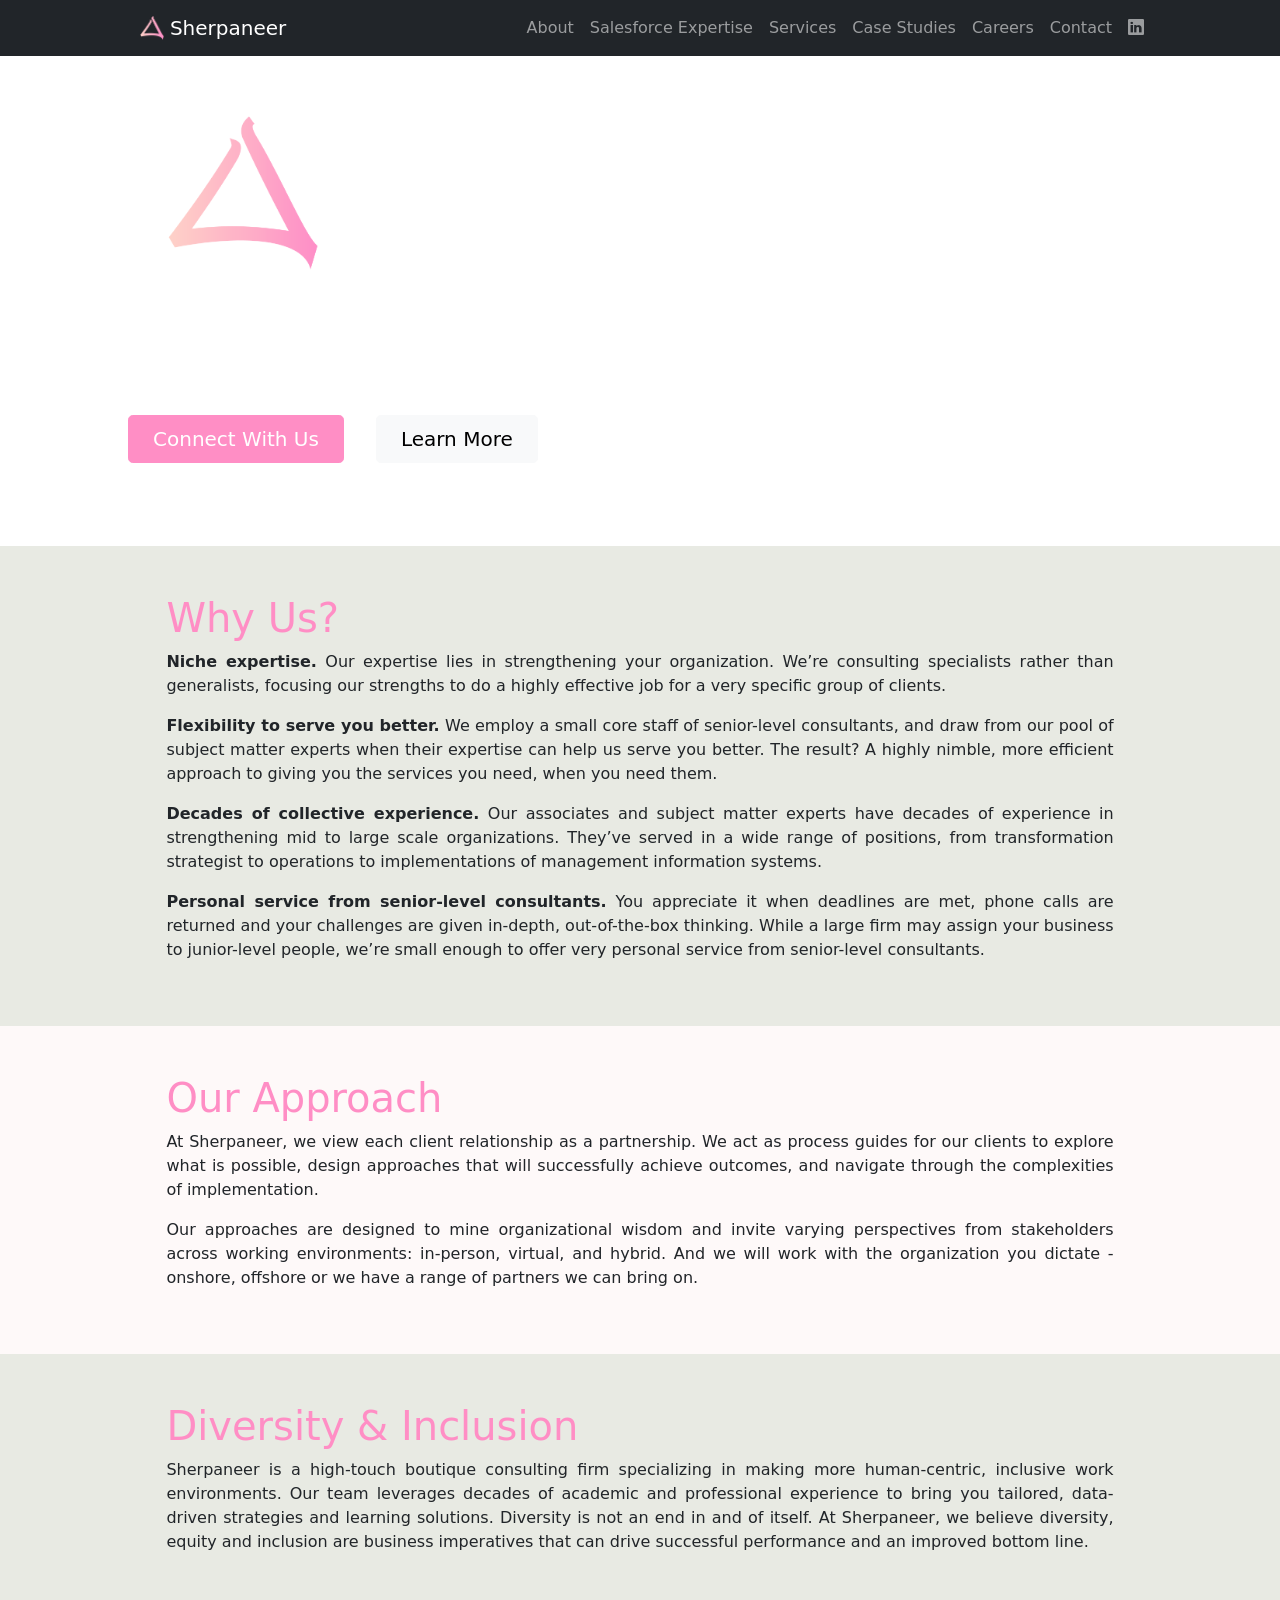
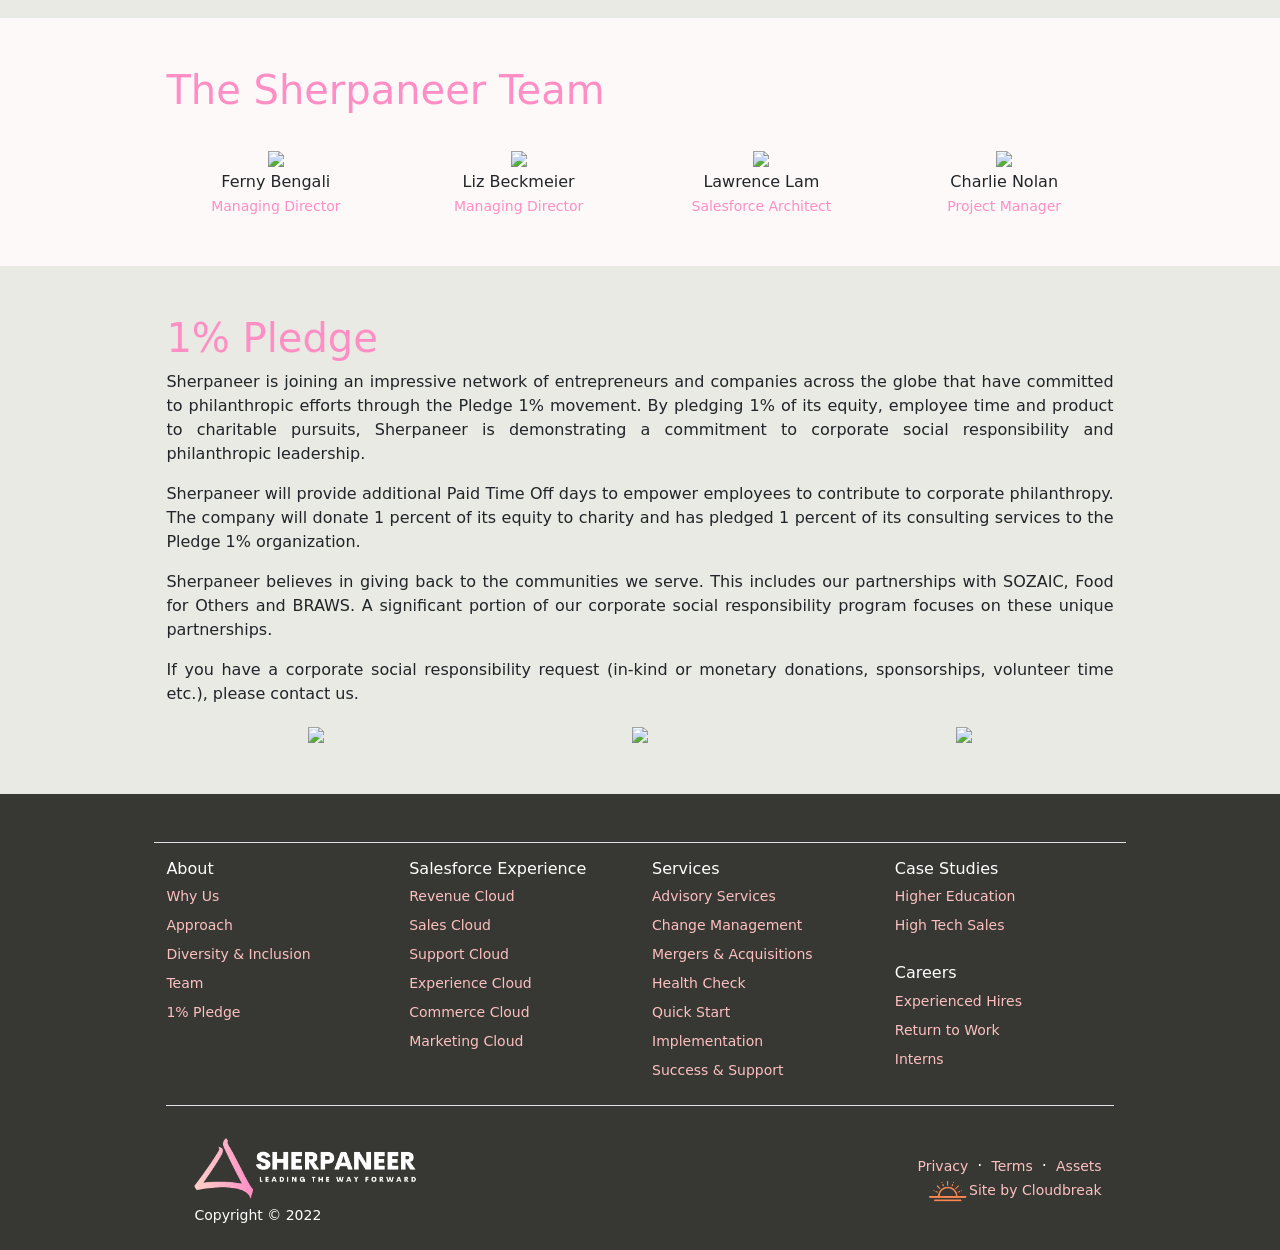
==== about.html @ 695b4a0f "Add files via upload" ====
<!DOCTYPE html>
<html lang="en">
  <head>
    <!-- Required meta tags -->
    <meta charset="utf-8" />
    <meta name="viewport" content="width=device-width, initial-scale=1" />
    <link rel="icon" type="image/x-icon" href="img/icon_logo.ico" />

    <link href="css/bootstrap.min.css" rel="stylesheet" />
    <link href="css/style.css" rel="stylesheet" />

    <link
      href="https://cdn.jsdelivr.net/npm/bootstrap-icons@1.5.0/font/bootstrap-icons.css"
      rel="stylesheet"
    />

    <title>Sherpaneer</title>
  </head>

  <body>
    <!-- Navigation Bar -->
    <nav class="navbar navbar-expand-lg navbar-dark bg-dark fixed-top">
      <div class="container sherparow">
        <a class="navbar-brand" href="index.html"
          ><img
            src="img/icon_logo.png"
            alt=""
            height="24"
            class="d-inline-block align-text-top"
          />
          Sherpaneer</a
        >
        <button
          class="navbar-toggler"
          type="button"
          data-bs-toggle="collapse"
          data-bs-target="#navbarSupportedContent"
          aria-controls="navbarSupportedContent"
          aria-expanded="false"
          aria-label="Toggle navigation"
        >
          <span class="navbar-toggler-icon"></span>
        </button>
        <div class="collapse navbar-collapse" id="navbarSupportedContent">
          <ul class="navbar-nav ms-auto mb-2 mb-lg-0">
            <li class="nav-item">
              <a class="nav-link" href="#"> About </a>
            </li>
            <li class="nav-item">
              <a class="nav-link" href="#"> Salesforce Expertise </a>
            </li>
            <li class="nav-item">
              <a class="nav-link" href="#"> Services </a>
            </li>
            <li class="nav-item">
              <a class="nav-link" href="#"> Case Studies </a>
            </li>
            <li class="nav-item">
              <a class="nav-link" href="#"> Careers </a>
            </li>
            <li class="nav-item">
              <a
                class="nav-link"
                href="https://us14.list-manage.com/contact-form?u=d234726d802adbb5e2358ac15&form_id=4d6515905cd5c66957dbde93cd9eaca3"
                target="_blank"
              >
                Contact
              </a>
            </li>
            <li class="nav-item">
              <a
                class="nav-link"
                href="https://www.linkedin.com/company/sherpaneer/"
              >
                <i class="bi-linkedin"></i>
              </a>
            </li>
          </ul>
        </div>
      </div>
    </nav>

    <!-- Header-->
    <header class="py-5 pb-0 bg-header">
      <div class="sherparow headsect">
        <div class="my-5 text-xl-start">
          <p>
            <img
              src="img/full_logo.png"
              style="width: 60%; max-height: 200px"
            />
          </p>
          <p class="lead fw-bold mb-4 text-white">
            Sherpaneer brings companies strategic vision to life utilizing a
            focus on business process transformation and advisory expertise,
            allowing clients to focus on achieving their organizational goals.
          </p>
          <div class="d-grid gap-3 d-sm-flex justify-content-xl-start">
            <a
              class="btn btn-secondary btn-lg px-4 me-sm-3"
              href="https://us14.list-manage.com/contact-form?u=d234726d802adbb5e2358ac15&form_id=4d6515905cd5c66957dbde93cd9eaca3"
              target="_blank"
              >Connect With Us</a
            >
            <a class="btn btn-light btn-lg px-4" href="about.html#whyus"
              >Learn More</a
            >
          </div>
        </div>
      </div>
    </header>

    <!-- Main Body -->
    <main>
      <!-- SECTION // WHY US -->
      <div class="paper-bg">
        <div class="sherparow">
          <h1 id="whyus">Why Us?</h1>
          <p>
            <span class="fw-bold">Niche expertise.</span> Our expertise lies in
            strengthening your organization. We’re consulting specialists rather
            than generalists, focusing our strengths to do a highly effective
            job for a very specific group of clients.
          </p>
          <p>
            <span class="fw-bold">Flexibility to serve you better.</span> We
            employ a small core staff of senior-level consultants, and draw from
            our pool of subject matter experts when their expertise can help us
            serve you better. The result? A highly nimble, more efficient
            approach to giving you the services you need, when you need them.
          </p>
          <p>
            <span class="fw-bold">Decades of collective experience.</span> Our
            associates and subject matter experts have decades of experience in
            strengthening mid to large scale organizations. They’ve served in a
            wide range of positions, from transformation strategist to
            operations to implementations of management information systems.
          </p>
          <p>
            <span class="fw-bold"
              >Personal service from senior-level consultants.</span
            >
            You appreciate it when deadlines are met, phone calls are returned
            and your challenges are given in-depth, out-of-the-box thinking.
            While a large firm may assign your business to junior-level people,
            we’re small enough to offer very personal service from senior-level
            consultants.
          </p>
        </div>
      </div>

      <!-- SECTION // APPROACH -->
      <div class="peach-bg">
        <div class="sherparow">
          <h1 id="approach">Our Approach</h1>
          <p>
            At Sherpaneer, we view each client relationship as a partnership. We
            act as process guides for our clients to explore what is possible,
            design approaches that will successfully achieve outcomes, and
            navigate through the complexities of implementation.
          </p>
          <p>
            Our approaches are designed to mine organizational wisdom and invite
            varying perspectives from stakeholders across working environments:
            in-person, virtual, and hybrid. And we will work with the
            organization you dictate - onshore, offshore or we have a range of
            partners we can bring on.
          </p>
        </div>
      </div>

      <!-- SECTION // INCLUSION -->
      <div class="paper-bg">
        <div class="sherparow">
          <h1 id="inclusion">Diversity &amp; Inclusion</h1>
          <p>
            Sherpaneer is a high-touch boutique consulting firm specializing in
            making more human-centric, inclusive work environments. Our team
            leverages decades of academic and professional experience to bring
            you tailored, data-driven strategies and learning solutions.
            Diversity is not an end in and of itself. At Sherpaneer, we believe
            diversity, equity and inclusion are business imperatives that can
            drive successful performance and an improved bottom line.
          </p>
        </div>
      </div>

      <!-- SECTION // TEAM -->
      <div class="peach-bg">
        <div class="sherparow">
          <h1 id="team">The Sherpaneer Team</h1>
          <div class="row py-4 pb-0">
            <div class="col text-center">
              <img src="img/ferny.jpeg" class="teammate" />
              <br />
              Ferny Bengali<br /><span class="text-muted small"
                >Managing Director</span
              >
            </div>
            <div class="col text-center">
              <img src="img/liz.jpeg" class="teammate" />
              <br />
              Liz Beckmeier<br /><span class="text-muted small"
                >Managing Director</span
              >
            </div>
            <div class="col text-center">
              <img src="img/lawrence.jpeg" class="teammate" />
              <br />
              Lawrence Lam<br /><span class="text-muted small"
                >Salesforce Architect</span
              >
            </div>
            <div class="col text-center">
              <img src="img/charlie.jpeg" class="teammate" />
              <br />
              Charlie Nolan<br /><span class="text-muted small"
                >Project Manager</span
              >
            </div>
          </div>
        </div>
      </div>

      <!-- SECTION // PLEDGE -->
      <div class="paper-bg">
        <div class="sherparow">
          <h1 id="pledge">1% Pledge</h1>
          <p>
            Sherpaneer is joining an impressive network of entrepreneurs and
            companies across the globe that have committed to philanthropic
            efforts through the Pledge 1% movement. By pledging 1% of its
            equity, employee time and product to charitable pursuits, Sherpaneer
            is demonstrating a commitment to corporate social responsibility and
            philanthropic leadership.
          </p>
          <p>
            Sherpaneer will provide additional Paid Time Off days to empower
            employees to contribute to corporate philanthropy. The company will
            donate 1 percent of its equity to charity and has pledged 1 percent
            of its consulting services to the Pledge 1% organization.
          </p>
          <p>
            Sherpaneer believes in giving back to the communities we serve. This
            includes our partnerships with SOZAIC, Food for Others and BRAWS. A
            significant portion of our corporate social responsibility program
            focuses on these unique partnerships.
          </p>
          <p>
            If you have a corporate social responsibility request (in-kind or
            monetary donations, sponsorships, volunteer time etc.), please
            contact us.
          </p>
          <div class="row text-center align-items-center">
            <div class="col col-4">
              <a href="https://mozaicdmv.org/" target="_blank"
                ><img src="img/mozaic_logo.png" class="pledge"
              /></a>
            </div>
            <div class="col col-4">
              <a href="https://foodforothers.org/mission/" target="_blank"
                ><img src="img/ffo_logo.png" class="pledge"
              /></a>
            </div>
            <div class="col col-4">
              <a href="http://www.braws.org/" target="_blank"
                ><img src="img/braws_logo.png" class="pledge"
              /></a>
            </div>
          </div>
        </div>
      </div>

      <!-- Site Map -->
      <div class="dark-bg pb-4">
        <div class="sherparow">
          <div class="row border-top py-3">
            <div class="col small">
              <h6>About</h6>
              <ul class="nav flex-column">
                <li class="nav-item mb-2">
                  <a href="about.html#whyus" class="nav-link p-0">Why Us</a>
                </li>
                <li class="nav-item mb-2">
                  <a href="about.html#approach" class="nav-link p-0"
                    >Approach</a
                  >
                </li>
                <li class="nav-item mb-2">
                  <a href="about.html#inclusion" class="nav-link p-0"
                    >Diversity &amp; Inclusion</a
                  >
                </li>
                <li class="nav-item mb-2">
                  <a href="about.html#team" class="nav-link p-0">Team</a>
                </li>
                <li class="nav-item mb-2">
                  <a href="about.html#pledge" class="nav-link p-0">1% Pledge</a>
                </li>
              </ul>
            </div>
            <div class="col small">
              <h6>Salesforce Experience</h6>
              <ul class="nav flex-column">
                <li class="nav-item mb-2">
                  <a href="#" class="nav-link p-0">Revenue Cloud</a>
                </li>
                <li class="nav-item mb-2">
                  <a href="#" class="nav-link p-0">Sales Cloud</a>
                </li>
                <li class="nav-item mb-2">
                  <a href="#" class="nav-link p-0">Support Cloud</a>
                </li>
                <li class="nav-item mb-2">
                  <a href="#" class="nav-link p-0">Experience Cloud</a>
                </li>
                <li class="nav-item mb-2">
                  <a href="#" class="nav-link p-0">Commerce Cloud</a>
                </li>
                <li class="nav-item mb-2">
                  <a href="#" class="nav-link p-0">Marketing Cloud</a>
                </li>
              </ul>
            </div>
            <div class="col small">
              <h6>Services</h6>
              <ul class="nav flex-column">
                <li class="nav-item mb-2">
                  <a href="#" class="nav-link p-0">Advisory Services</a>
                </li>
                <li class="nav-item mb-2">
                  <a href="#" class="nav-link p-0">Change Management</a>
                </li>
                <li class="nav-item mb-2">
                  <a href="#" class="nav-link p-0"
                    >Mergers &amp; Acquisitions</a
                  >
                </li>
                <li class="nav-item mb-2">
                  <a href="#" class="nav-link p-0">Health Check</a>
                </li>
                <li class="nav-item mb-2">
                  <a href="#" class="nav-link p-0">Quick Start</a>
                </li>
                <li class="nav-item mb-2">
                  <a href="#" class="nav-link p-0">Implementation</a>
                </li>
                <li class="nav-item mb-2">
                  <a href="#" class="nav-link p-0">Success &amp; Support</a>
                </li>
              </ul>
            </div>
            <div class="col small">
              <h6>Case Studies</h6>
              <ul class="nav flex-column">
                <li class="nav-item mb-2">
                  <a href="#" class="nav-link p-0">Higher Education</a>
                </li>
                <li class="nav-item mb-2">
                  <a href="#" class="nav-link p-0">High Tech Sales</a>
                </li>
              </ul>
              <h6><br />Careers</h6>
              <ul class="nav flex-column">
                <li class="nav-item mb-2">
                  <a href="#" class="nav-link p-0">Experienced Hires</a>
                </li>
                <li class="nav-item mb-2">
                  <a href="#" class="nav-link p-0">Return to Work</a>
                </li>
                <li class="nav-item mb-2">
                  <a href="#" class="nav-link p-0">Interns</a>
                </li>
              </ul>
            </div>
          </div>
          <!-- Footer -->
          <footer>
            <div class="pt-4 mt-auto border-top">
              <div class="container">
                <div
                  class="row align-items-center justify-content-between flex-column flex-sm-row"
                >
                  <div class="col">
                    <a href="index.html"
                      ><img src="img/full_logo.png" style="height: 75px"
                    /></a>
                    <div class="small m-0 text-white small text-start px-3">
                      Copyright &copy; 2022
                    </div>
                  </div>
                  <div class="col-auto text-end">
                    <a
                      class="small"
                      href="https://www.privacypolicygenerator.info/live.php?token=RsKyrKOShANrPIgjSULRxs92V1nCQbjp"
                      target="blank"
                      >Privacy</a
                    >
                    <span class="text-white mx-1">&middot;</span>
                    <a
                      class="small"
                      href="https://www.privacypolicies.com/live/89d5d694-73a8-48ff-85bf-b0eac15c0461"
                      target="blank"
                      >Terms</a
                    >
                    <span class="text-white mx-1">&middot;</span>
                    <a class="small" href="#">Assets</a>
                    <br />
                    <a class="small" href="https://www.cloudbrk.io"
                      ><img
                        src="img/cloudbrk_small.png"
                        style="height: 1.5rem"
                      />Site by Cloudbreak</a
                    >
                  </div>
                </div>
              </div>
            </div>
          </footer>
        </div>
      </div>
    </main>
    <script src="js/bootstrap.bundle.min.js"></script>
  </body>
</html>
---- css/style.css ----
body {
    background-color: transparent;
}

.bg-image {
    background-image: url("../img/header_home_dark.png");
    position: relative;
    overflow: hidden;
    background-repeat: no-repeat;
    background-size: cover;
    background-position: 50%;
}

.sherparow {
    width: 80%;
    max-width: 1080px;
    margin: auto;
    position: relative;
    text-align: justify;
}

.paper-bg h1,
h2,
h3 {
    color: #ff8ec5;
}

.peach-bg h1,
h2,
h3 {
    color: #ff8ec5;
}

.headsect {
    min-height: 450px;
    z-index: 2;
}

.centered-element {
    margin: 0;
    position: absolute;
    top: 50%;
    transform: translateY(-50%);
}

.text-right {
    text-align: right;
}

.text-left {
    text-align: left;
}

.peach {
    color: #fcc0c0;
}

.pink {
    color: #ff8ec5;
}

.peach-bg {
    background-color: #fef9f9;
    padding: 3rem;
}

.paper-bg {
    background-color: #e8eae3;
    padding: 3rem;
}

.dark-bg {
    background-color: #373833;
    color: #fff;
    padding: 3rem;
}

.light-bg {
    background-color: #f0f2eb;
    padding: 3rem;
}
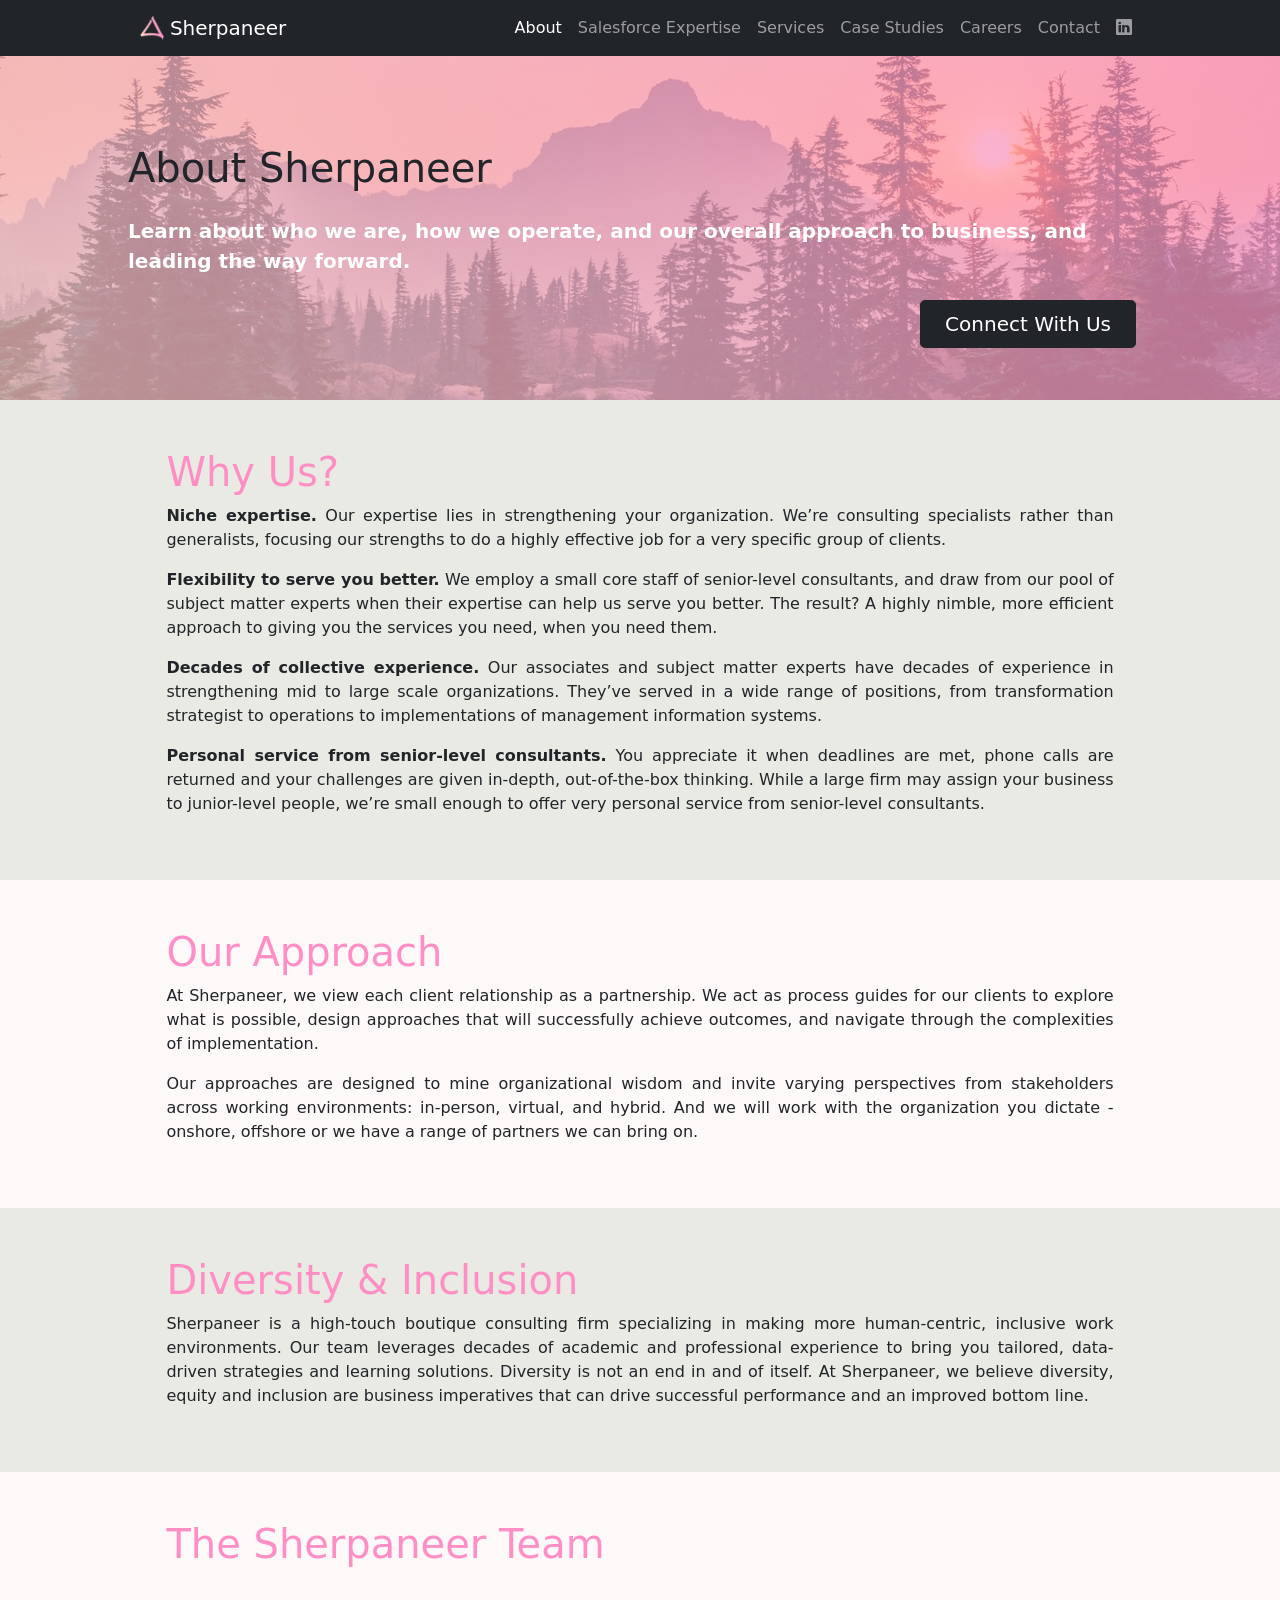
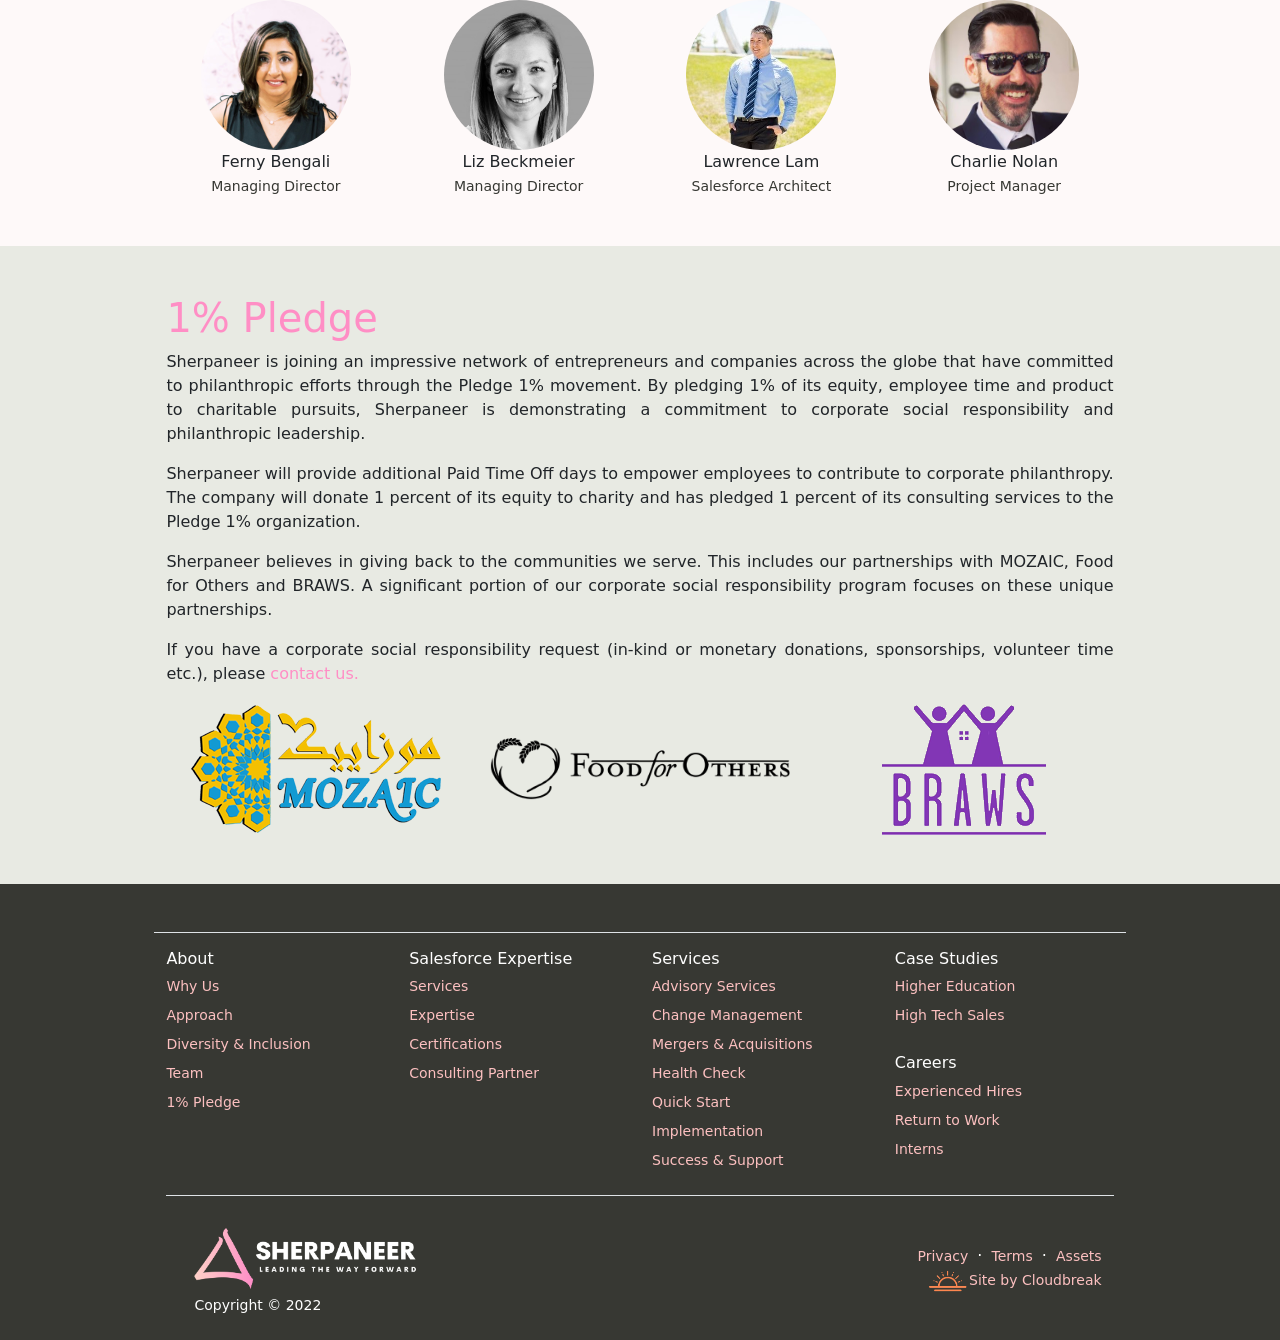
==== commit 9f387a04: "Add files via upload" ====
--- a/about.html
+++ b/about.html
@@ -1,5 +1,6 @@
 <!DOCTYPE html>
 <html lang="en">
+
   <head>
     <!-- Required meta tags -->
     <meta charset="utf-8" />
@@ -9,69 +10,46 @@
     <link href="css/bootstrap.min.css" rel="stylesheet" />
     <link href="css/style.css" rel="stylesheet" />
 
-    <link
-      href="https://cdn.jsdelivr.net/npm/bootstrap-icons@1.5.0/font/bootstrap-icons.css"
-      rel="stylesheet"
-    />
-
-    <title>Sherpaneer</title>
+    <link href="https://cdn.jsdelivr.net/npm/bootstrap-icons@1.5.0/font/bootstrap-icons.css" rel="stylesheet" />
+
+    <title>Sherpaneer | About</title>
   </head>
 
   <body>
     <!-- Navigation Bar -->
     <nav class="navbar navbar-expand-lg navbar-dark bg-dark fixed-top">
       <div class="container sherparow">
-        <a class="navbar-brand" href="index.html"
-          ><img
-            src="img/icon_logo.png"
-            alt=""
-            height="24"
-            class="d-inline-block align-text-top"
-          />
-          Sherpaneer</a
-        >
-        <button
-          class="navbar-toggler"
-          type="button"
-          data-bs-toggle="collapse"
-          data-bs-target="#navbarSupportedContent"
-          aria-controls="navbarSupportedContent"
-          aria-expanded="false"
-          aria-label="Toggle navigation"
-        >
+        <a class="navbar-brand" href="index.html"><img src="img/icon_logo.png" alt="" height="24" class="d-inline-block align-text-top" />
+          Sherpaneer</a>
+        <button class="navbar-toggler" type="button" data-bs-toggle="collapse" data-bs-target="#navbarSupportedContent"
+          aria-controls="navbarSupportedContent" aria-expanded="false" aria-label="Toggle navigation">
           <span class="navbar-toggler-icon"></span>
         </button>
         <div class="collapse navbar-collapse" id="navbarSupportedContent">
           <ul class="navbar-nav ms-auto mb-2 mb-lg-0">
             <li class="nav-item">
-              <a class="nav-link" href="#"> About </a>
-            </li>
-            <li class="nav-item">
-              <a class="nav-link" href="#"> Salesforce Expertise </a>
-            </li>
-            <li class="nav-item">
-              <a class="nav-link" href="#"> Services </a>
-            </li>
-            <li class="nav-item">
-              <a class="nav-link" href="#"> Case Studies </a>
-            </li>
-            <li class="nav-item">
-              <a class="nav-link" href="#"> Careers </a>
-            </li>
-            <li class="nav-item">
-              <a
-                class="nav-link"
-                href="https://us14.list-manage.com/contact-form?u=d234726d802adbb5e2358ac15&form_id=4d6515905cd5c66957dbde93cd9eaca3"
-                target="_blank"
-              >
+              <a class="nav-link active" href="about.html"> About </a>
+            </li>
+            <li class="nav-item">
+              <a class="nav-link" href="salesforce.html"> Salesforce Expertise </a>
+            </li>
+            <li class="nav-item">
+              <a class="nav-link" href="services.html"> Services </a>
+            </li>
+            <li class="nav-item">
+              <a class="nav-link" href="studies.html"> Case Studies </a>
+            </li>
+            <li class="nav-item">
+              <a class="nav-link" href="careers.html"> Careers </a>
+            </li>
+            <li class="nav-item">
+              <a class="nav-link"
+                href="https://us14.list-manage.com/contact-form?u=d234726d802adbb5e2358ac15&form_id=4d6515905cd5c66957dbde93cd9eaca3" target="_blank">
                 Contact
               </a>
             </li>
             <li class="nav-item">
-              <a
-                class="nav-link"
-                href="https://www.linkedin.com/company/sherpaneer/"
-              >
+              <a class="nav-link" href="https://www.linkedin.com/company/sherpaneer/">
                 <i class="bi-linkedin"></i>
               </a>
             </li>
@@ -81,30 +59,17 @@
     </nav>
 
     <!-- Header-->
-    <header class="py-5 pb-0 bg-header">
+    <header class="py-5 pb-0 mini-header">
       <div class="sherparow headsect">
         <div class="my-5 text-xl-start">
-          <p>
-            <img
-              src="img/full_logo.png"
-              style="width: 60%; max-height: 200px"
-            />
-          </p>
-          <p class="lead fw-bold mb-4 text-white">
-            Sherpaneer brings companies strategic vision to life utilizing a
-            focus on business process transformation and advisory expertise,
-            allowing clients to focus on achieving their organizational goals.
-          </p>
-          <div class="d-grid gap-3 d-sm-flex justify-content-xl-start">
-            <a
-              class="btn btn-secondary btn-lg px-4 me-sm-3"
+          <h1 class="py-5 pb-3">About Sherpaneer</h1>
+          <p class="lead mb-4 fw-bold text-white">
+            Learn about who we are, how we operate, and our overall approach to business, and leading the way forward.
+          </p>
+          <div class="d-grid gap-3 d-sm-flex justify-content-end">
+            <a class="btn btn-dark btn-lg px-4 me-sm-3"
               href="https://us14.list-manage.com/contact-form?u=d234726d802adbb5e2358ac15&form_id=4d6515905cd5c66957dbde93cd9eaca3"
-              target="_blank"
-              >Connect With Us</a
-            >
-            <a class="btn btn-light btn-lg px-4" href="about.html#whyus"
-              >Learn More</a
-            >
+              target="_blank">Connect With Us</a>
           </div>
         </div>
       </div>
@@ -117,33 +82,23 @@
         <div class="sherparow">
           <h1 id="whyus">Why Us?</h1>
           <p>
-            <span class="fw-bold">Niche expertise.</span> Our expertise lies in
-            strengthening your organization. We’re consulting specialists rather
-            than generalists, focusing our strengths to do a highly effective
-            job for a very specific group of clients.
-          </p>
-          <p>
-            <span class="fw-bold">Flexibility to serve you better.</span> We
-            employ a small core staff of senior-level consultants, and draw from
-            our pool of subject matter experts when their expertise can help us
-            serve you better. The result? A highly nimble, more efficient
-            approach to giving you the services you need, when you need them.
-          </p>
-          <p>
-            <span class="fw-bold">Decades of collective experience.</span> Our
-            associates and subject matter experts have decades of experience in
-            strengthening mid to large scale organizations. They’ve served in a
-            wide range of positions, from transformation strategist to
-            operations to implementations of management information systems.
-          </p>
-          <p>
-            <span class="fw-bold"
-              >Personal service from senior-level consultants.</span
-            >
-            You appreciate it when deadlines are met, phone calls are returned
-            and your challenges are given in-depth, out-of-the-box thinking.
-            While a large firm may assign your business to junior-level people,
-            we’re small enough to offer very personal service from senior-level
+            <span class="fw-bold">Niche expertise.</span> Our expertise lies in strengthening your organization. We’re consulting specialists rather
+            than generalists, focusing our strengths to do a highly effective job for a very specific group of clients.
+          </p>
+          <p>
+            <span class="fw-bold">Flexibility to serve you better.</span> We employ a small core staff of senior-level consultants, and draw from our
+            pool of subject matter experts when their expertise can help us serve you better. The result? A highly nimble, more efficient approach to
+            giving you the services you need, when you need them.
+          </p>
+          <p>
+            <span class="fw-bold">Decades of collective experience.</span> Our associates and subject matter experts have decades of experience in
+            strengthening mid to large scale organizations. They’ve served in a wide range of positions, from transformation strategist to operations
+            to implementations of management information systems.
+          </p>
+          <p>
+            <span class="fw-bold">Personal service from senior-level consultants.</span> You appreciate it when deadlines are met, phone calls are
+            returned and your challenges are given in-depth, out-of-the-box thinking. While a large firm may assign your business to junior-level
+            people, we’re small enough to offer very personal service from senior-level
             consultants.
           </p>
         </div>
@@ -154,17 +109,13 @@
         <div class="sherparow">
           <h1 id="approach">Our Approach</h1>
           <p>
-            At Sherpaneer, we view each client relationship as a partnership. We
-            act as process guides for our clients to explore what is possible,
-            design approaches that will successfully achieve outcomes, and
-            navigate through the complexities of implementation.
-          </p>
-          <p>
-            Our approaches are designed to mine organizational wisdom and invite
-            varying perspectives from stakeholders across working environments:
-            in-person, virtual, and hybrid. And we will work with the
-            organization you dictate - onshore, offshore or we have a range of
-            partners we can bring on.
+            At Sherpaneer, we view each client relationship as a partnership. We act as process guides for our clients to explore what is possible,
+            design approaches that will successfully achieve outcomes, and navigate through the complexities of implementation.
+          </p>
+          <p>
+            Our approaches are designed to mine organizational wisdom and invite varying perspectives from stakeholders across working environments:
+            in-person, virtual, and hybrid. And we will work with the organization you dictate - onshore, offshore or we have a range of partners we
+            can bring on.
           </p>
         </div>
       </div>
@@ -174,13 +125,10 @@
         <div class="sherparow">
           <h1 id="inclusion">Diversity &amp; Inclusion</h1>
           <p>
-            Sherpaneer is a high-touch boutique consulting firm specializing in
-            making more human-centric, inclusive work environments. Our team
-            leverages decades of academic and professional experience to bring
-            you tailored, data-driven strategies and learning solutions.
-            Diversity is not an end in and of itself. At Sherpaneer, we believe
-            diversity, equity and inclusion are business imperatives that can
-            drive successful performance and an improved bottom line.
+            Sherpaneer is a high-touch boutique consulting firm specializing in making more human-centric, inclusive work environments. Our team
+            leverages decades of academic and professional experience to bring you tailored, data-driven strategies and learning solutions. Diversity
+            is not an end in and of itself. At Sherpaneer, we believe diversity, equity and inclusion are business imperatives that can drive
+            successful performance and an improved bottom line.
           </p>
         </div>
       </div>
@@ -193,30 +141,22 @@
             <div class="col text-center">
               <img src="img/ferny.jpeg" class="teammate" />
               <br />
-              Ferny Bengali<br /><span class="text-muted small"
-                >Managing Director</span
-              >
+              Ferny Bengali<br /><span class="text-muted small">Managing Director</span>
             </div>
             <div class="col text-center">
               <img src="img/liz.jpeg" class="teammate" />
               <br />
-              Liz Beckmeier<br /><span class="text-muted small"
-                >Managing Director</span
-              >
+              Liz Beckmeier<br /><span class="text-muted small">Managing Director</span>
             </div>
             <div class="col text-center">
               <img src="img/lawrence.jpeg" class="teammate" />
               <br />
-              Lawrence Lam<br /><span class="text-muted small"
-                >Salesforce Architect</span
-              >
+              Lawrence Lam<br /><span class="text-muted small">Salesforce Architect</span>
             </div>
             <div class="col text-center">
               <img src="img/charlie.jpeg" class="teammate" />
               <br />
-              Charlie Nolan<br /><span class="text-muted small"
-                >Project Manager</span
-              >
+              Charlie Nolan<br /><span class="text-muted small">Project Manager</span>
             </div>
           </div>
         </div>
@@ -227,45 +167,31 @@
         <div class="sherparow">
           <h1 id="pledge">1% Pledge</h1>
           <p>
-            Sherpaneer is joining an impressive network of entrepreneurs and
-            companies across the globe that have committed to philanthropic
-            efforts through the Pledge 1% movement. By pledging 1% of its
-            equity, employee time and product to charitable pursuits, Sherpaneer
-            is demonstrating a commitment to corporate social responsibility and
-            philanthropic leadership.
-          </p>
-          <p>
-            Sherpaneer will provide additional Paid Time Off days to empower
-            employees to contribute to corporate philanthropy. The company will
-            donate 1 percent of its equity to charity and has pledged 1 percent
-            of its consulting services to the Pledge 1% organization.
-          </p>
-          <p>
-            Sherpaneer believes in giving back to the communities we serve. This
-            includes our partnerships with SOZAIC, Food for Others and BRAWS. A
-            significant portion of our corporate social responsibility program
-            focuses on these unique partnerships.
-          </p>
-          <p>
-            If you have a corporate social responsibility request (in-kind or
-            monetary donations, sponsorships, volunteer time etc.), please
-            contact us.
+            Sherpaneer is joining an impressive network of entrepreneurs and companies across the globe that have committed to philanthropic efforts
+            through the Pledge 1% movement. By pledging 1% of its equity, employee time and product to charitable pursuits, Sherpaneer is
+            demonstrating a commitment to corporate social responsibility and philanthropic leadership.
+          </p>
+          <p>
+            Sherpaneer will provide additional Paid Time Off days to empower employees to contribute to corporate philanthropy. The company will
+            donate 1 percent of its equity to charity and has pledged 1 percent of its consulting services to the Pledge 1% organization.
+          </p>
+          <p>
+            Sherpaneer believes in giving back to the communities we serve. This includes our partnerships with MOZAIC, Food for Others and BRAWS. A
+            significant portion of our corporate social responsibility program focuses on these unique partnerships.
+          </p>
+          <p>
+            If you have a corporate social responsibility request (in-kind or monetary donations, sponsorships, volunteer time etc.), please <a
+              href="mailto: info@sherpaneer.com?subject=Pledge Partner" class="pink">contact us.</a>
           </p>
           <div class="row text-center align-items-center">
             <div class="col col-4">
-              <a href="https://mozaicdmv.org/" target="_blank"
-                ><img src="img/mozaic_logo.png" class="pledge"
-              /></a>
+              <a href="https://mozaicdmv.org/" target="_blank"><img src="img/mozaic_logo.png" class="pledge" /></a>
             </div>
             <div class="col col-4">
-              <a href="https://foodforothers.org/mission/" target="_blank"
-                ><img src="img/ffo_logo.png" class="pledge"
-              /></a>
+              <a href="https://foodforothers.org/mission/" target="_blank"><img src="img/ffo_logo.png" class="pledge" /></a>
             </div>
             <div class="col col-4">
-              <a href="http://www.braws.org/" target="_blank"
-                ><img src="img/braws_logo.png" class="pledge"
-              /></a>
+              <a href="http://www.braws.org/" target="_blank"><img src="img/braws_logo.png" class="pledge" /></a>
             </div>
           </div>
         </div>
@@ -282,14 +208,10 @@
                   <a href="about.html#whyus" class="nav-link p-0">Why Us</a>
                 </li>
                 <li class="nav-item mb-2">
-                  <a href="about.html#approach" class="nav-link p-0"
-                    >Approach</a
-                  >
-                </li>
-                <li class="nav-item mb-2">
-                  <a href="about.html#inclusion" class="nav-link p-0"
-                    >Diversity &amp; Inclusion</a
-                  >
+                  <a href="about.html#approach" class="nav-link p-0">Approach</a>
+                </li>
+                <li class="nav-item mb-2">
+                  <a href="about.html#inclusion" class="nav-link p-0">Diversity &amp; Inclusion</a>
                 </li>
                 <li class="nav-item mb-2">
                   <a href="about.html#team" class="nav-link p-0">Team</a>
@@ -300,25 +222,19 @@
               </ul>
             </div>
             <div class="col small">
-              <h6>Salesforce Experience</h6>
-              <ul class="nav flex-column">
-                <li class="nav-item mb-2">
-                  <a href="#" class="nav-link p-0">Revenue Cloud</a>
-                </li>
-                <li class="nav-item mb-2">
-                  <a href="#" class="nav-link p-0">Sales Cloud</a>
-                </li>
-                <li class="nav-item mb-2">
-                  <a href="#" class="nav-link p-0">Support Cloud</a>
-                </li>
-                <li class="nav-item mb-2">
-                  <a href="#" class="nav-link p-0">Experience Cloud</a>
-                </li>
-                <li class="nav-item mb-2">
-                  <a href="#" class="nav-link p-0">Commerce Cloud</a>
-                </li>
-                <li class="nav-item mb-2">
-                  <a href="#" class="nav-link p-0">Marketing Cloud</a>
+              <h6>Salesforce Expertise</h6>
+              <ul class="nav flex-column">
+                <li class="nav-item mb-2">
+                  <a href="salesforce.html#services" class="nav-link p-0">Services</a>
+                </li>
+                <li class="nav-item mb-2">
+                  <a href="salesforce.html#expertise" class="nav-link p-0">Expertise</a>
+                </li>
+                <li class="nav-item mb-2">
+                  <a href="salesforce.html#certs" class="nav-link p-0">Certifications</a>
+                </li>
+                <li class="nav-item mb-2">
+                  <a href="salesforce.html#partner" class="nav-link p-0">Consulting Partner</a>
                 </li>
               </ul>
             </div>
@@ -326,27 +242,25 @@
               <h6>Services</h6>
               <ul class="nav flex-column">
                 <li class="nav-item mb-2">
-                  <a href="#" class="nav-link p-0">Advisory Services</a>
-                </li>
-                <li class="nav-item mb-2">
-                  <a href="#" class="nav-link p-0">Change Management</a>
-                </li>
-                <li class="nav-item mb-2">
-                  <a href="#" class="nav-link p-0"
-                    >Mergers &amp; Acquisitions</a
-                  >
-                </li>
-                <li class="nav-item mb-2">
-                  <a href="#" class="nav-link p-0">Health Check</a>
-                </li>
-                <li class="nav-item mb-2">
-                  <a href="#" class="nav-link p-0">Quick Start</a>
-                </li>
-                <li class="nav-item mb-2">
-                  <a href="#" class="nav-link p-0">Implementation</a>
-                </li>
-                <li class="nav-item mb-2">
-                  <a href="#" class="nav-link p-0">Success &amp; Support</a>
+                  <a href="services.html#advisory" class="nav-link p-0">Advisory Services</a>
+                </li>
+                <li class="nav-item mb-2">
+                  <a href="services.html#cm" class="nav-link p-0">Change Management</a>
+                </li>
+                <li class="nav-item mb-2">
+                  <a href="services.html#manda" class="nav-link p-0">Mergers &amp; Acquisitions</a>
+                </li>
+                <li class="nav-item mb-2">
+                  <a href="services.html#health" class="nav-link p-0">Health Check</a>
+                </li>
+                <li class="nav-item mb-2">
+                  <a href="services.html#quickstart" class="nav-link p-0">Quick Start</a>
+                </li>
+                <li class="nav-item mb-2">
+                  <a href="services.html#implement" class="nav-link p-0">Implementation</a>
+                </li>
+                <li class="nav-item mb-2">
+                  <a href="services.html#support" class="nav-link p-0">Success &amp; Support</a>
                 </li>
               </ul>
             </div>
@@ -354,22 +268,22 @@
               <h6>Case Studies</h6>
               <ul class="nav flex-column">
                 <li class="nav-item mb-2">
-                  <a href="#" class="nav-link p-0">Higher Education</a>
-                </li>
-                <li class="nav-item mb-2">
-                  <a href="#" class="nav-link p-0">High Tech Sales</a>
+                  <a href="studies.html#case1" class="nav-link p-0">Higher Education</a>
+                </li>
+                <li class="nav-item mb-2">
+                  <a href="studies.html#case2" class="nav-link p-0">High Tech Sales</a>
                 </li>
               </ul>
               <h6><br />Careers</h6>
               <ul class="nav flex-column">
                 <li class="nav-item mb-2">
-                  <a href="#" class="nav-link p-0">Experienced Hires</a>
-                </li>
-                <li class="nav-item mb-2">
-                  <a href="#" class="nav-link p-0">Return to Work</a>
-                </li>
-                <li class="nav-item mb-2">
-                  <a href="#" class="nav-link p-0">Interns</a>
+                  <a href="careers#exp" class="nav-link p-0">Experienced Hires</a>
+                </li>
+                <li class="nav-item mb-2">
+                  <a href="careers#return" class="nav-link p-0">Return to Work</a>
+                </li>
+                <li class="nav-item mb-2">
+                  <a href="careers.html#intern" class="nav-link p-0">Interns</a>
                 </li>
               </ul>
             </div>
@@ -378,40 +292,22 @@
           <footer>
             <div class="pt-4 mt-auto border-top">
               <div class="container">
-                <div
-                  class="row align-items-center justify-content-between flex-column flex-sm-row"
-                >
+                <div class="row align-items-center justify-content-between flex-column flex-sm-row">
                   <div class="col">
-                    <a href="index.html"
-                      ><img src="img/full_logo.png" style="height: 75px"
-                    /></a>
+                    <a href="index.html"><img src="img/full_logo.png" style="height: 75px" /></a>
                     <div class="small m-0 text-white small text-start px-3">
                       Copyright &copy; 2022
                     </div>
                   </div>
                   <div class="col-auto text-end">
-                    <a
-                      class="small"
-                      href="https://www.privacypolicygenerator.info/live.php?token=RsKyrKOShANrPIgjSULRxs92V1nCQbjp"
-                      target="blank"
-                      >Privacy</a
-                    >
+                    <a class="small" href="https://www.privacypolicygenerator.info/live.php?token=RsKyrKOShANrPIgjSULRxs92V1nCQbjp"
+                      target="blank">Privacy</a>
                     <span class="text-white mx-1">&middot;</span>
-                    <a
-                      class="small"
-                      href="https://www.privacypolicies.com/live/89d5d694-73a8-48ff-85bf-b0eac15c0461"
-                      target="blank"
-                      >Terms</a
-                    >
+                    <a class="small" href="https://www.privacypolicies.com/live/89d5d694-73a8-48ff-85bf-b0eac15c0461" target="blank">Terms</a>
                     <span class="text-white mx-1">&middot;</span>
                     <a class="small" href="#">Assets</a>
                     <br />
-                    <a class="small" href="https://www.cloudbrk.io"
-                      ><img
-                        src="img/cloudbrk_small.png"
-                        style="height: 1.5rem"
-                      />Site by Cloudbreak</a
-                    >
+                    <a class="small" href="https://www.cloudbrk.io"><img src="img/cloudbrk_small.png" style="height: 1.5rem" />Site by Cloudbreak</a>
                   </div>
                 </div>
               </div>
@@ -422,4 +318,5 @@
     </main>
     <script src="js/bootstrap.bundle.min.js"></script>
   </body>
-</html>
+
+</html>
--- a/css/style.css
+++ b/css/style.css
@@ -2,13 +2,19 @@
     background-color: transparent;
 }
 
-.bg-image {
+.bg-header {
     background-image: url("../img/header_home_dark.png");
     position: relative;
     overflow: hidden;
     background-repeat: no-repeat;
     background-size: cover;
     background-position: 50%;
+}
+
+.mini-header {
+    background: linear-gradient(45deg, #fcc0c0bb, #ff8ec5bb), url(../img/forest.jpg) no-repeat top center;
+    max-height: 400px;
+    width: 100%;
 }
 
 .sherparow {
@@ -36,19 +42,20 @@
     z-index: 2;
 }
 
-.centered-element {
-    margin: 0;
-    position: absolute;
-    top: 50%;
-    transform: translateY(-50%);
+.teammate {
+    width: 100%;
+    max-width: 150px;
+    border-radius: 50%;
 }
 
-.text-right {
-    text-align: right;
+.cert {
+    width: 100%;
+    max-width: 140px;
 }
 
-.text-left {
-    text-align: left;
+.pledge {
+    max-width: 100%;
+    max-height: 150px;
 }
 
 .peach {
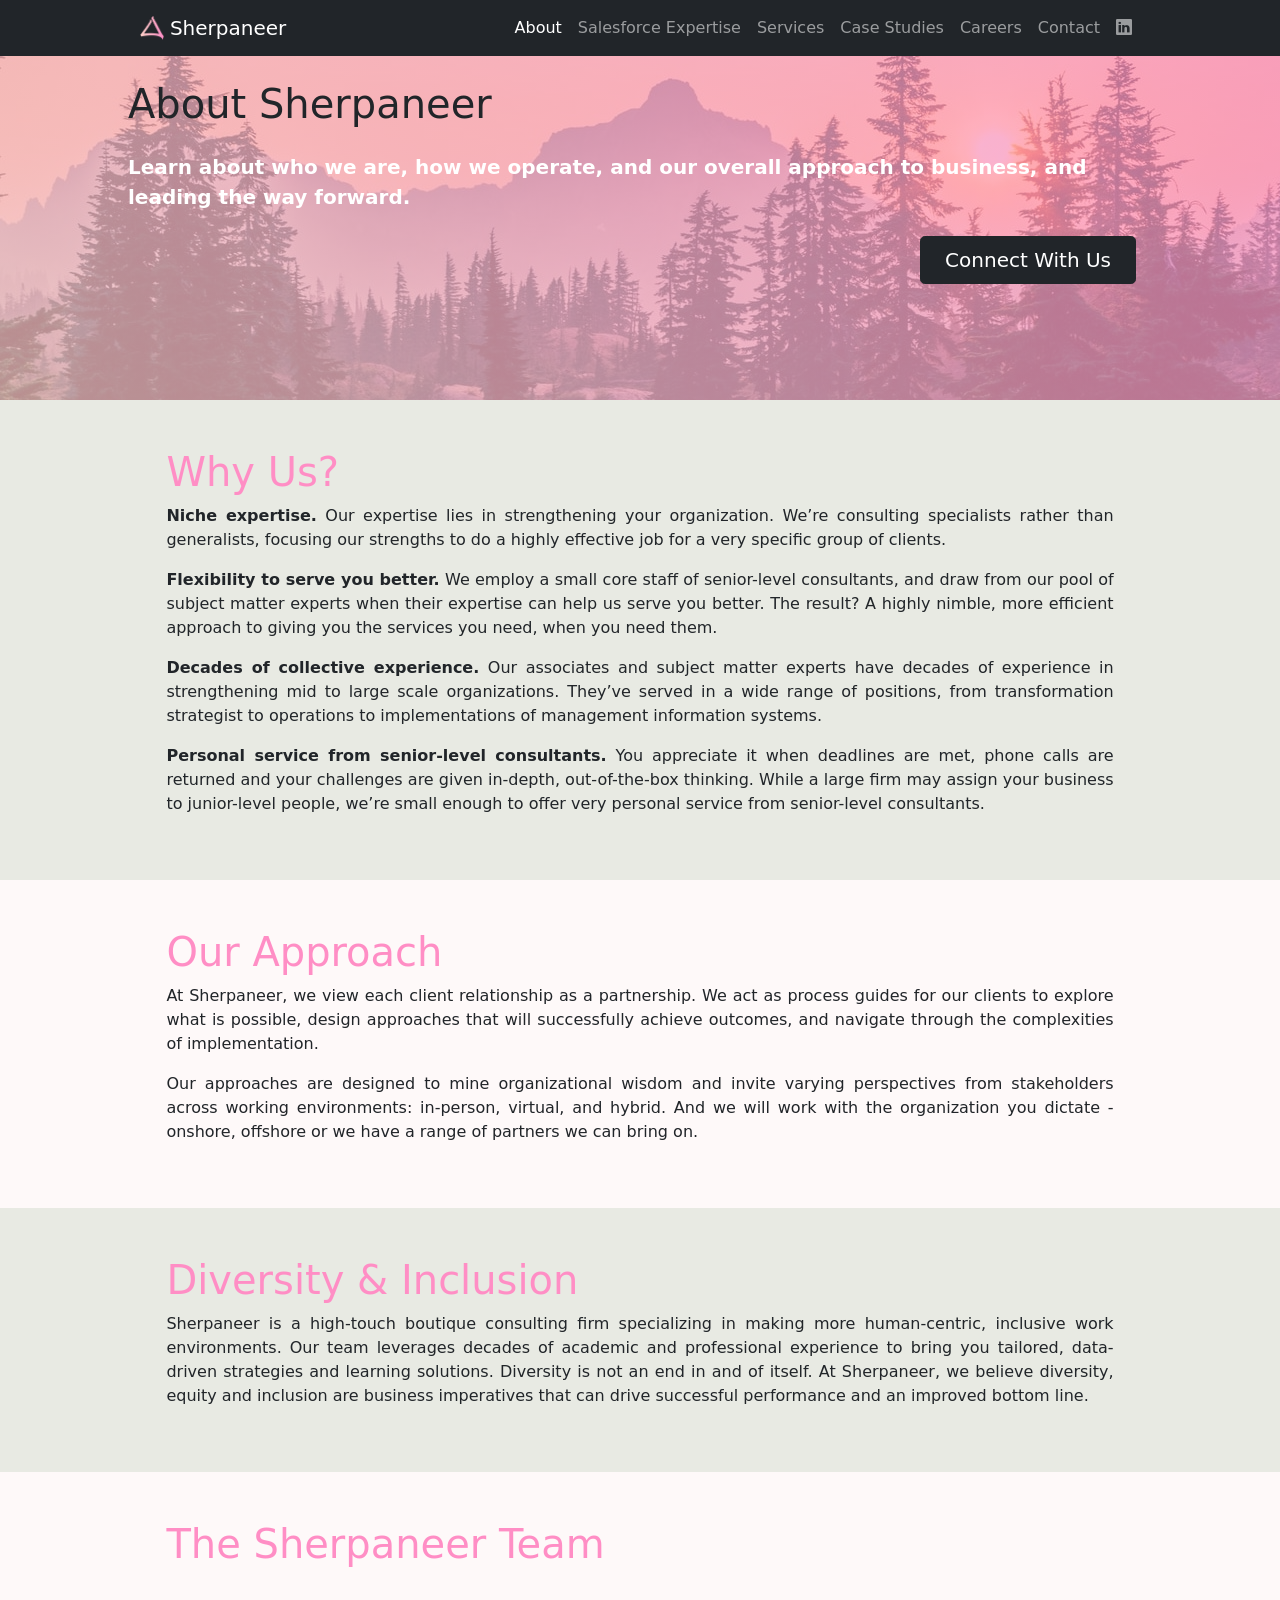
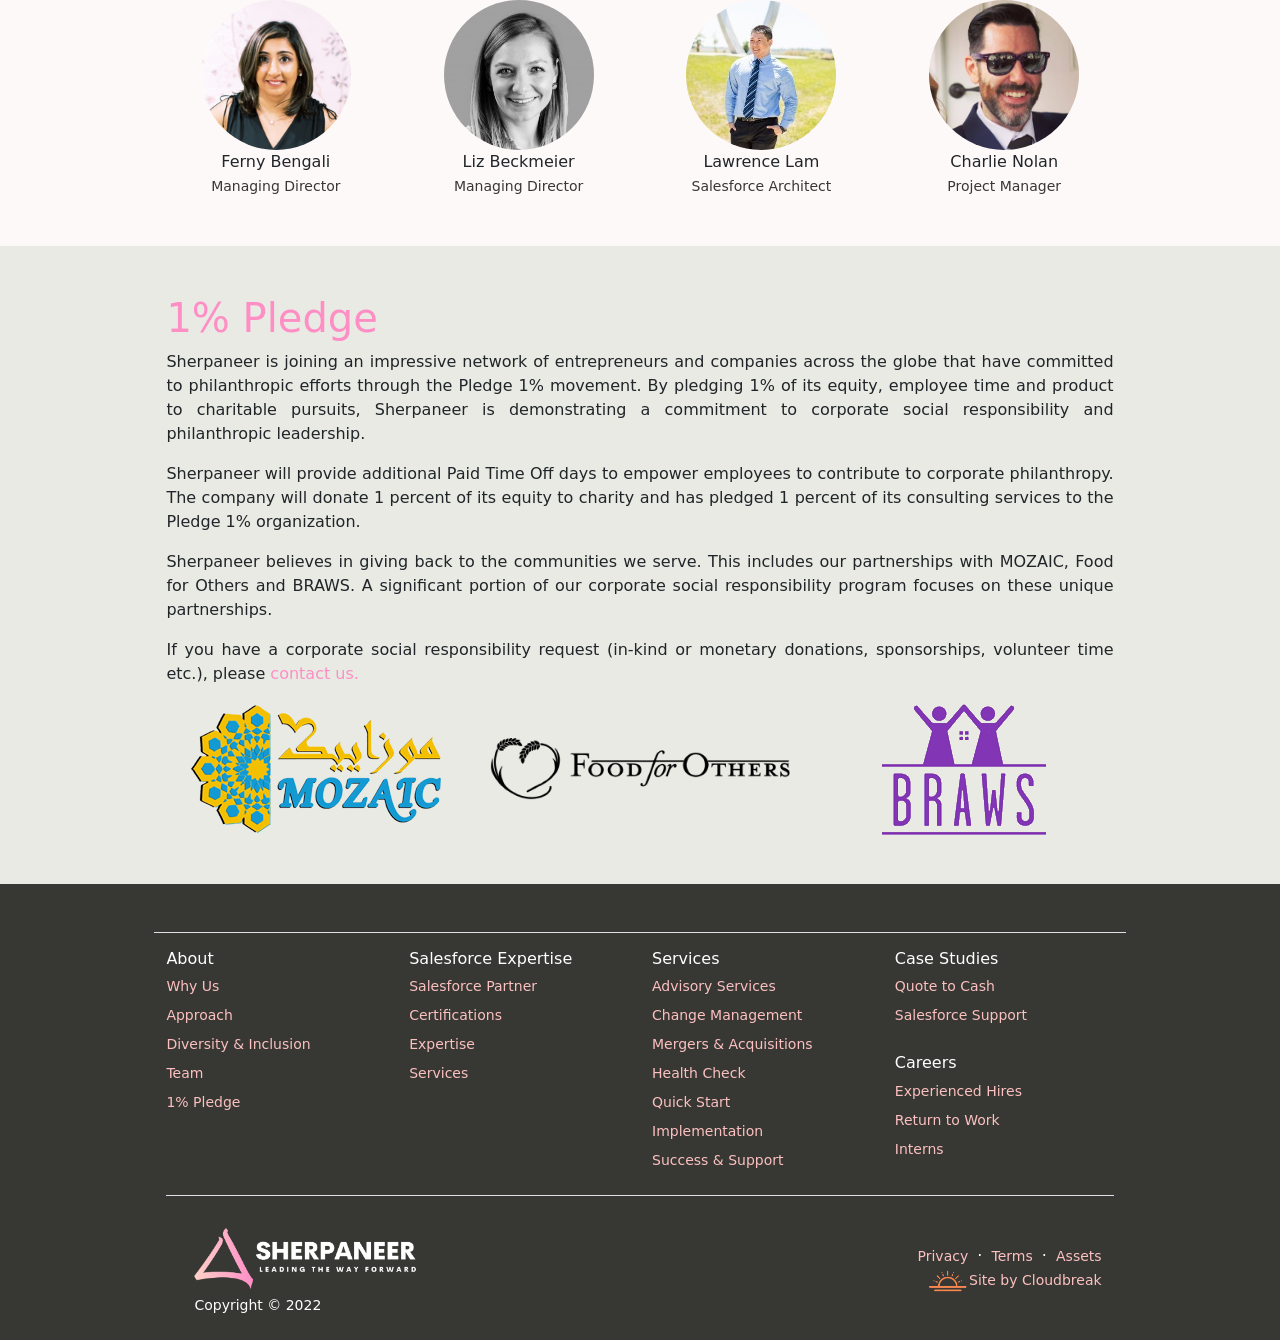
==== commit 69bbb4f3: "Add files via upload" ====
--- a/about.html
+++ b/about.html
@@ -59,10 +59,10 @@
     </nav>
 
     <!-- Header-->
-    <header class="py-5 pb-0 mini-header">
+    <header class="py-3 pb-0 mini-header">
       <div class="sherparow headsect">
         <div class="my-5 text-xl-start">
-          <h1 class="py-5 pb-3">About Sherpaneer</h1>
+          <h1 class="py-3">About Sherpaneer</h1>
           <p class="lead mb-4 fw-bold text-white">
             Learn about who we are, how we operate, and our overall approach to business, and leading the way forward.
           </p>
@@ -225,16 +225,16 @@
               <h6>Salesforce Expertise</h6>
               <ul class="nav flex-column">
                 <li class="nav-item mb-2">
+                  <a href="salesforce.html#partner" class="nav-link p-0">Salesforce Partner</a>
+                </li>
+                <li class="nav-item mb-2">
+                  <a href="salesforce.html#certs" class="nav-link p-0">Certifications</a>
+                </li>
+                <li class="nav-item mb-2">
+                  <a href="salesforce.html#expertise" class="nav-link p-0">Expertise</a>
+                </li>
+                <li class="nav-item mb-2">
                   <a href="salesforce.html#services" class="nav-link p-0">Services</a>
-                </li>
-                <li class="nav-item mb-2">
-                  <a href="salesforce.html#expertise" class="nav-link p-0">Expertise</a>
-                </li>
-                <li class="nav-item mb-2">
-                  <a href="salesforce.html#certs" class="nav-link p-0">Certifications</a>
-                </li>
-                <li class="nav-item mb-2">
-                  <a href="salesforce.html#partner" class="nav-link p-0">Consulting Partner</a>
                 </li>
               </ul>
             </div>
@@ -268,19 +268,19 @@
               <h6>Case Studies</h6>
               <ul class="nav flex-column">
                 <li class="nav-item mb-2">
-                  <a href="studies.html#case1" class="nav-link p-0">Higher Education</a>
-                </li>
-                <li class="nav-item mb-2">
-                  <a href="studies.html#case2" class="nav-link p-0">High Tech Sales</a>
+                  <a href="studies.html#case1" class="nav-link p-0">Quote to Cash</a>
+                </li>
+                <li class="nav-item mb-2">
+                  <a href="studies.html#case2" class="nav-link p-0">Salesforce Support</a>
                 </li>
               </ul>
               <h6><br />Careers</h6>
               <ul class="nav flex-column">
                 <li class="nav-item mb-2">
-                  <a href="careers#exp" class="nav-link p-0">Experienced Hires</a>
-                </li>
-                <li class="nav-item mb-2">
-                  <a href="careers#return" class="nav-link p-0">Return to Work</a>
+                  <a href="careers.html#exp" class="nav-link p-0">Experienced Hires</a>
+                </li>
+                <li class="nav-item mb-2">
+                  <a href="careers.html#return" class="nav-link p-0">Return to Work</a>
                 </li>
                 <li class="nav-item mb-2">
                   <a href="careers.html#intern" class="nav-link p-0">Interns</a>
--- a/css/style.css
+++ b/css/style.css
@@ -15,6 +15,13 @@
     background: linear-gradient(45deg, #fcc0c0bb, #ff8ec5bb), url(../img/forest.jpg) no-repeat top center;
     max-height: 400px;
     width: 100%;
+}
+
+.hire-card {
+    background: linear-gradient(90deg, #373833aa, #373833aa), url(../img/team_sunset.png) no-repeat center center;
+    width: 100%;
+    max-width: 480px;
+    min-height: 300px;
 }
 
 .sherparow {
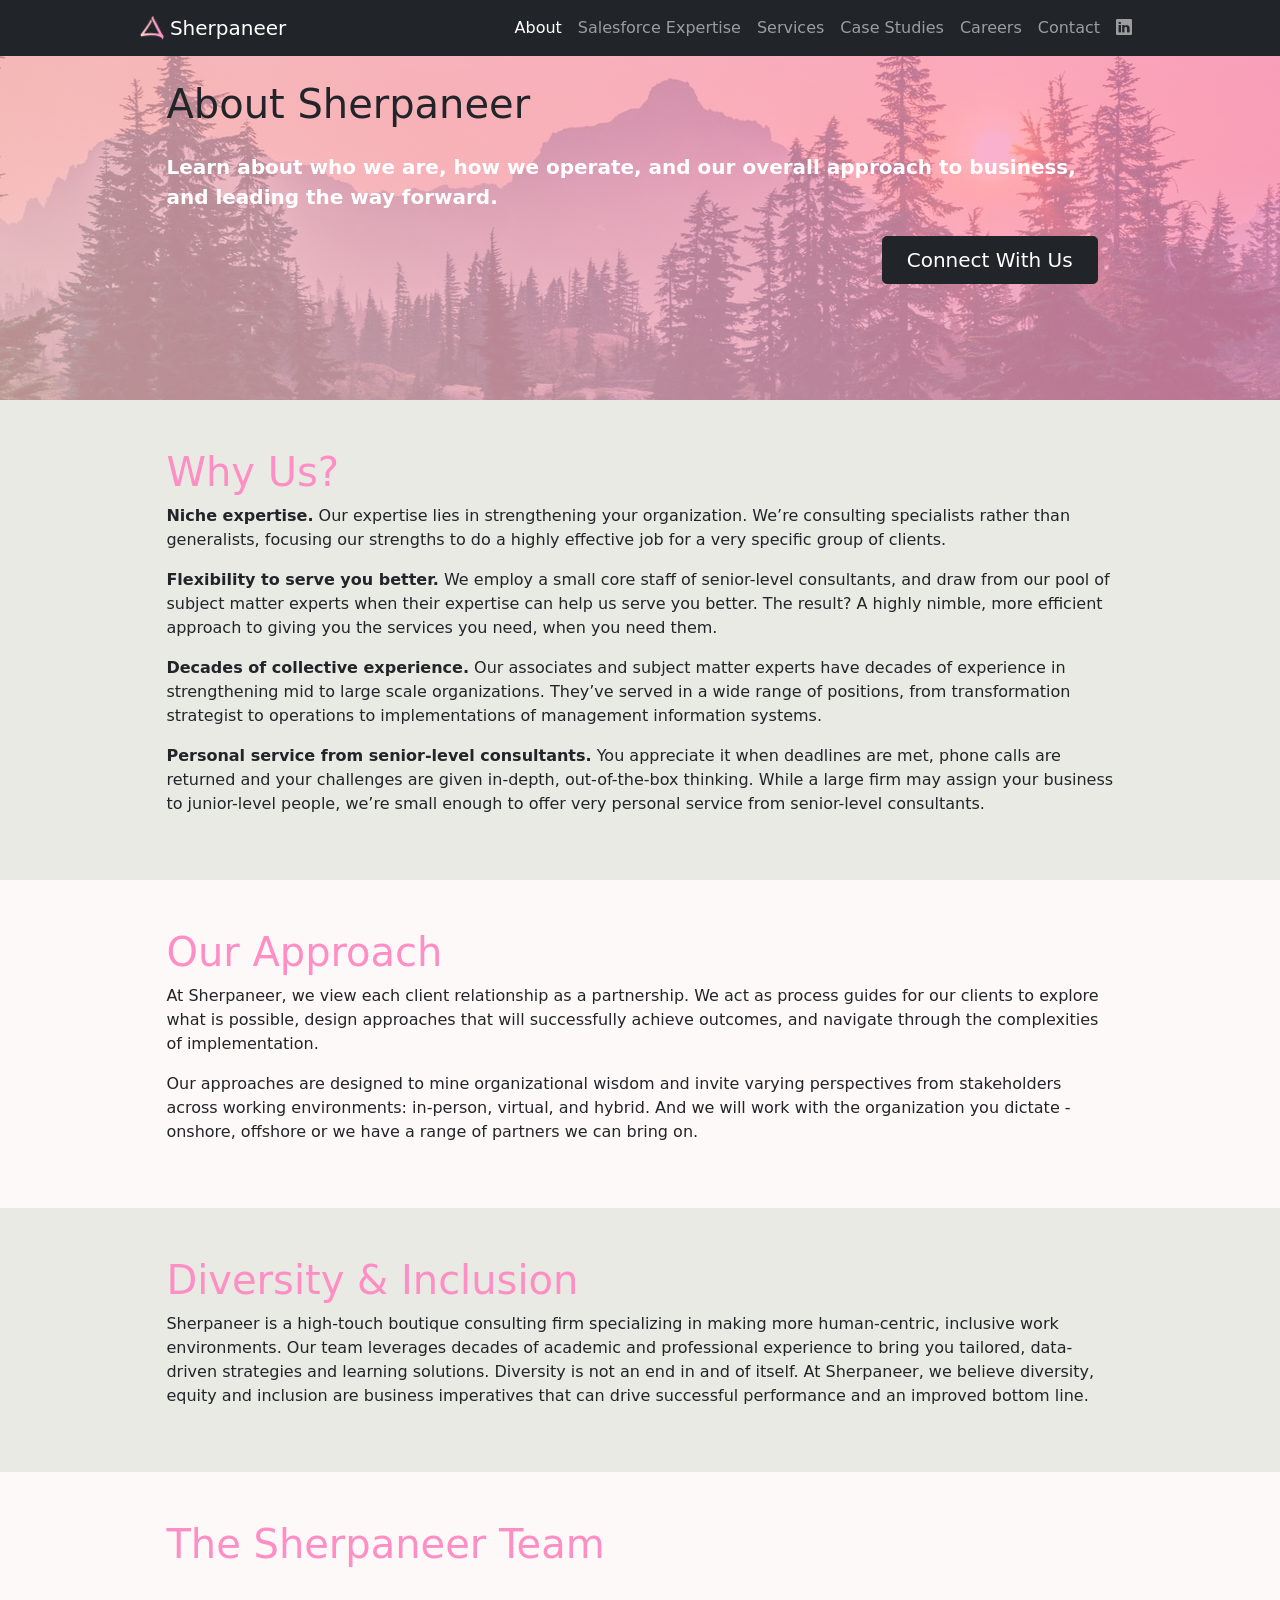
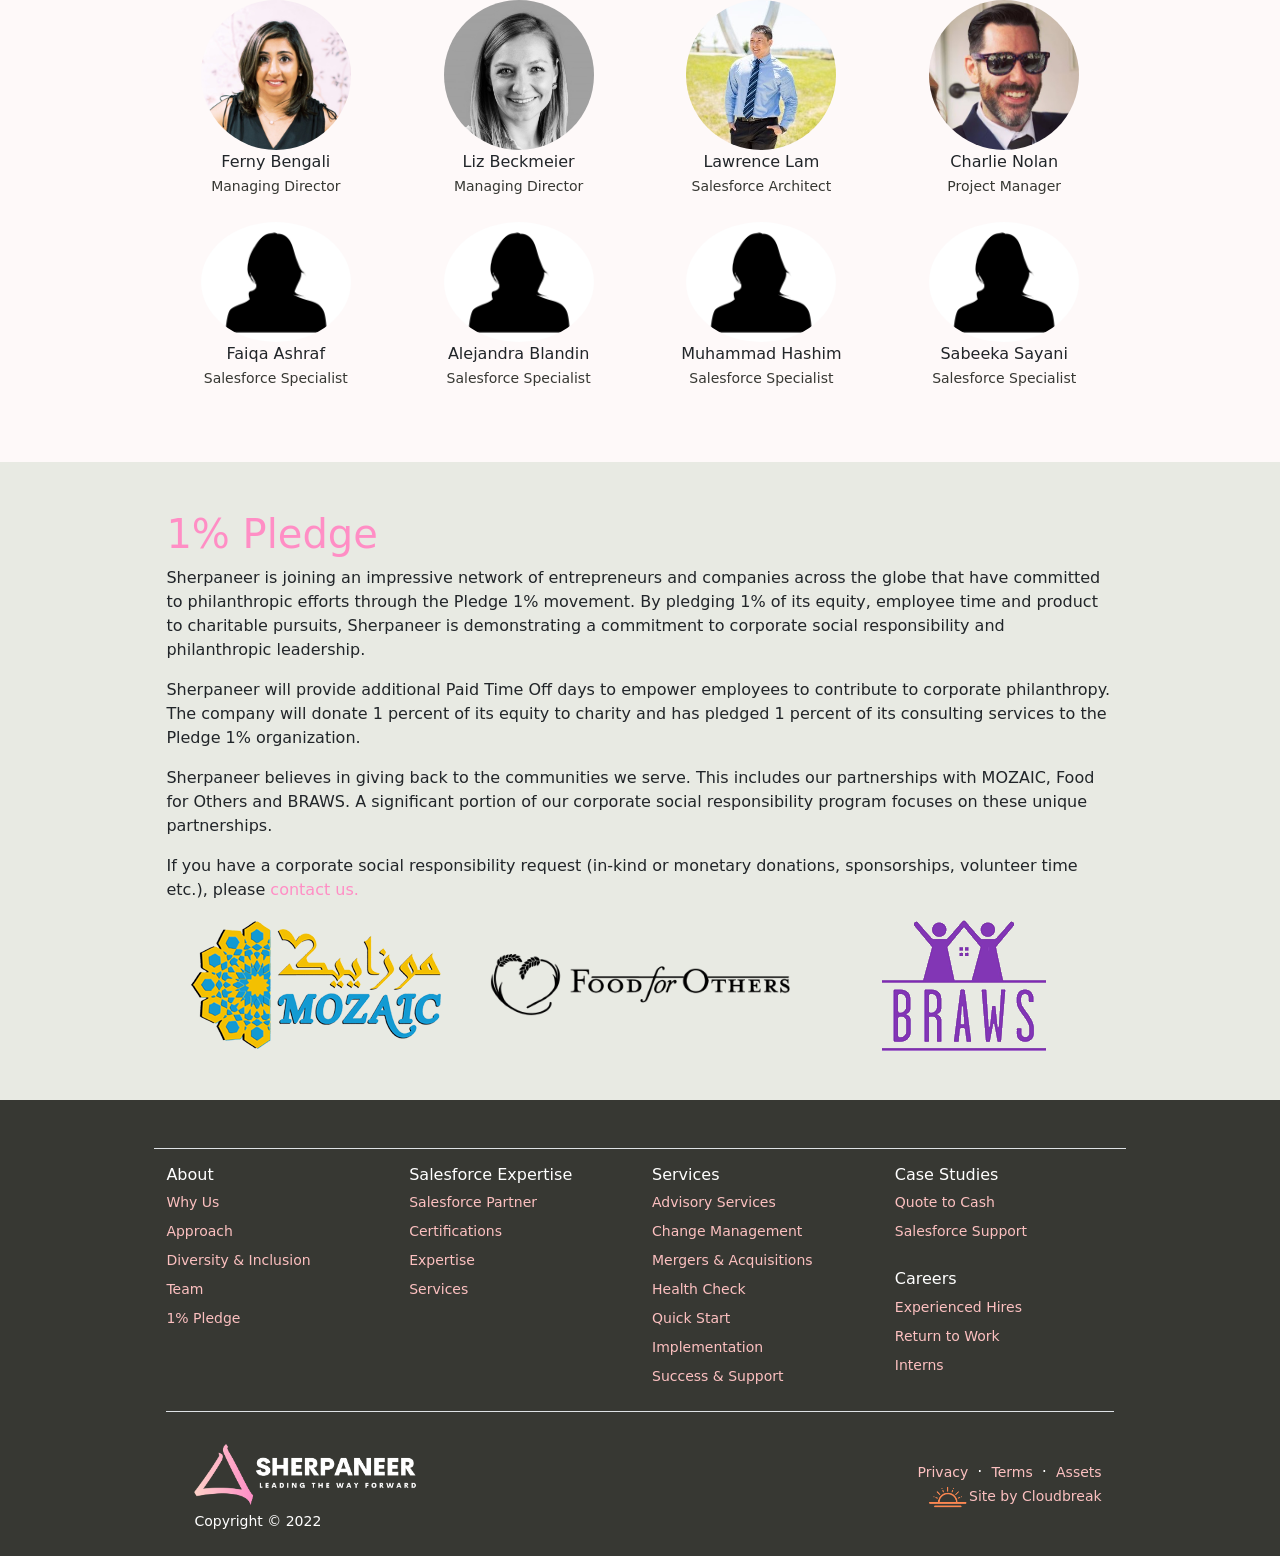
==== commit db499337: "Add files via upload" ====
--- a/about.html
+++ b/about.html
@@ -78,7 +78,7 @@
     <!-- Main Body -->
     <main>
       <!-- SECTION // WHY US -->
-      <div class="paper-bg">
+      <div class="paper-bg p-5">
         <div class="sherparow">
           <h1 id="whyus">Why Us?</h1>
           <p>
@@ -105,7 +105,7 @@
       </div>
 
       <!-- SECTION // APPROACH -->
-      <div class="peach-bg">
+      <div class="peach-bg p-5">
         <div class="sherparow">
           <h1 id="approach">Our Approach</h1>
           <p>
@@ -121,7 +121,7 @@
       </div>
 
       <!-- SECTION // INCLUSION -->
-      <div class="paper-bg">
+      <div class="paper-bg p-5">
         <div class="sherparow">
           <h1 id="inclusion">Diversity &amp; Inclusion</h1>
           <p>
@@ -134,36 +134,56 @@
       </div>
 
       <!-- SECTION // TEAM -->
-      <div class="peach-bg">
+      <div class="peach-bg p-5">
         <div class="sherparow">
           <h1 id="team">The Sherpaneer Team</h1>
-          <div class="row py-4 pb-0">
-            <div class="col text-center">
+          <div class="row py-4 pb-0 text-center">
+            <div class="col-6 col-md-4 col-lg-3 pb-4">
               <img src="img/ferny.jpeg" class="teammate" />
               <br />
               Ferny Bengali<br /><span class="text-muted small">Managing Director</span>
             </div>
-            <div class="col text-center">
+            <div class="col-6 col-md-4 col-lg-3 pb-4">
               <img src="img/liz.jpeg" class="teammate" />
               <br />
               Liz Beckmeier<br /><span class="text-muted small">Managing Director</span>
             </div>
-            <div class="col text-center">
+            <div class="col-6 col-md-4 col-lg-3 pb-4">
               <img src="img/lawrence.jpeg" class="teammate" />
               <br />
               Lawrence Lam<br /><span class="text-muted small">Salesforce Architect</span>
             </div>
-            <div class="col text-center">
+            <div class="col-6 col-md-4 col-lg-3 pb-4">
               <img src="img/charlie.jpeg" class="teammate" />
               <br />
               Charlie Nolan<br /><span class="text-muted small">Project Manager</span>
             </div>
+            <div class="col-6 col-md-4 col-lg-3 pb-4">
+              <img src="img/person.jpeg" class="teammate" />
+              <br />
+              Faiqa Ashraf<br /><span class="text-muted small">Salesforce Specialist</span>
+            </div>
+            <div class="col-6 col-md-4 col-lg-3 pb-4">
+              <img src="img/person.jpeg" class="teammate" />
+              <br />
+              Alejandra Blandin<br /><span class="text-muted small">Salesforce Specialist</span>
+            </div>
+            <div class="col-6 col-md-4 col-lg-3 pb-4">
+              <img src="img/person.jpeg" class="teammate" />
+              <br />
+              Muhammad Hashim<br /><span class="text-muted small">Salesforce Specialist</span>
+            </div>
+            <div class="col-6 col-md-4 col-lg-3 pb-4">
+              <img src="img/person.jpeg" class="teammate" />
+              <br />
+              Sabeeka Sayani<br /><span class="text-muted small">Salesforce Specialist</span>
+            </div>
           </div>
         </div>
       </div>
 
       <!-- SECTION // PLEDGE -->
-      <div class="paper-bg">
+      <div class="paper-bg p-5">
         <div class="sherparow">
           <h1 id="pledge">1% Pledge</h1>
           <p>
@@ -198,7 +218,7 @@
       </div>
 
       <!-- Site Map -->
-      <div class="dark-bg pb-4">
+      <div class="dark-bg p-5 pb-4">
         <div class="sherparow">
           <div class="row border-top py-3">
             <div class="col small">
--- a/css/style.css
+++ b/css/style.css
@@ -15,13 +15,16 @@
     background: linear-gradient(45deg, #fcc0c0bb, #ff8ec5bb), url(../img/forest.jpg) no-repeat top center;
     max-height: 400px;
     width: 100%;
+    padding-left: 3rem;
+    padding-right: 3rem;
 }
 
-.hire-card {
-    background: linear-gradient(90deg, #373833aa, #373833aa), url(../img/team_sunset.png) no-repeat center center;
+.hire-header {
+    background: linear-gradient(90deg, #000000aa, #373833aa), url(../img/team_sunset.png) no-repeat center center;
+    max-height: 400px;
     width: 100%;
-    max-width: 480px;
-    min-height: 300px;
+    padding-left: 3rem;
+    padding-right: 3rem;
 }
 
 .sherparow {
@@ -29,7 +32,19 @@
     max-width: 1080px;
     margin: auto;
     position: relative;
-    text-align: justify;
+    /* text-align: justify; */
+}
+
+@media (max-width:576px) {
+    .sherparow {
+        width: 100%;
+    }
+}
+
+.casestudy {
+    max-height: 200px;
+    width: 100%;
+    object-fit: cover;
 }
 
 .paper-bg h1,
@@ -75,21 +90,17 @@
 
 .peach-bg {
     background-color: #fef9f9;
-    padding: 3rem;
 }
 
 .paper-bg {
     background-color: #e8eae3;
-    padding: 3rem;
 }
 
 .dark-bg {
     background-color: #373833;
     color: #fff;
-    padding: 3rem;
 }
 
 .light-bg {
     background-color: #f0f2eb;
-    padding: 3rem;
 }
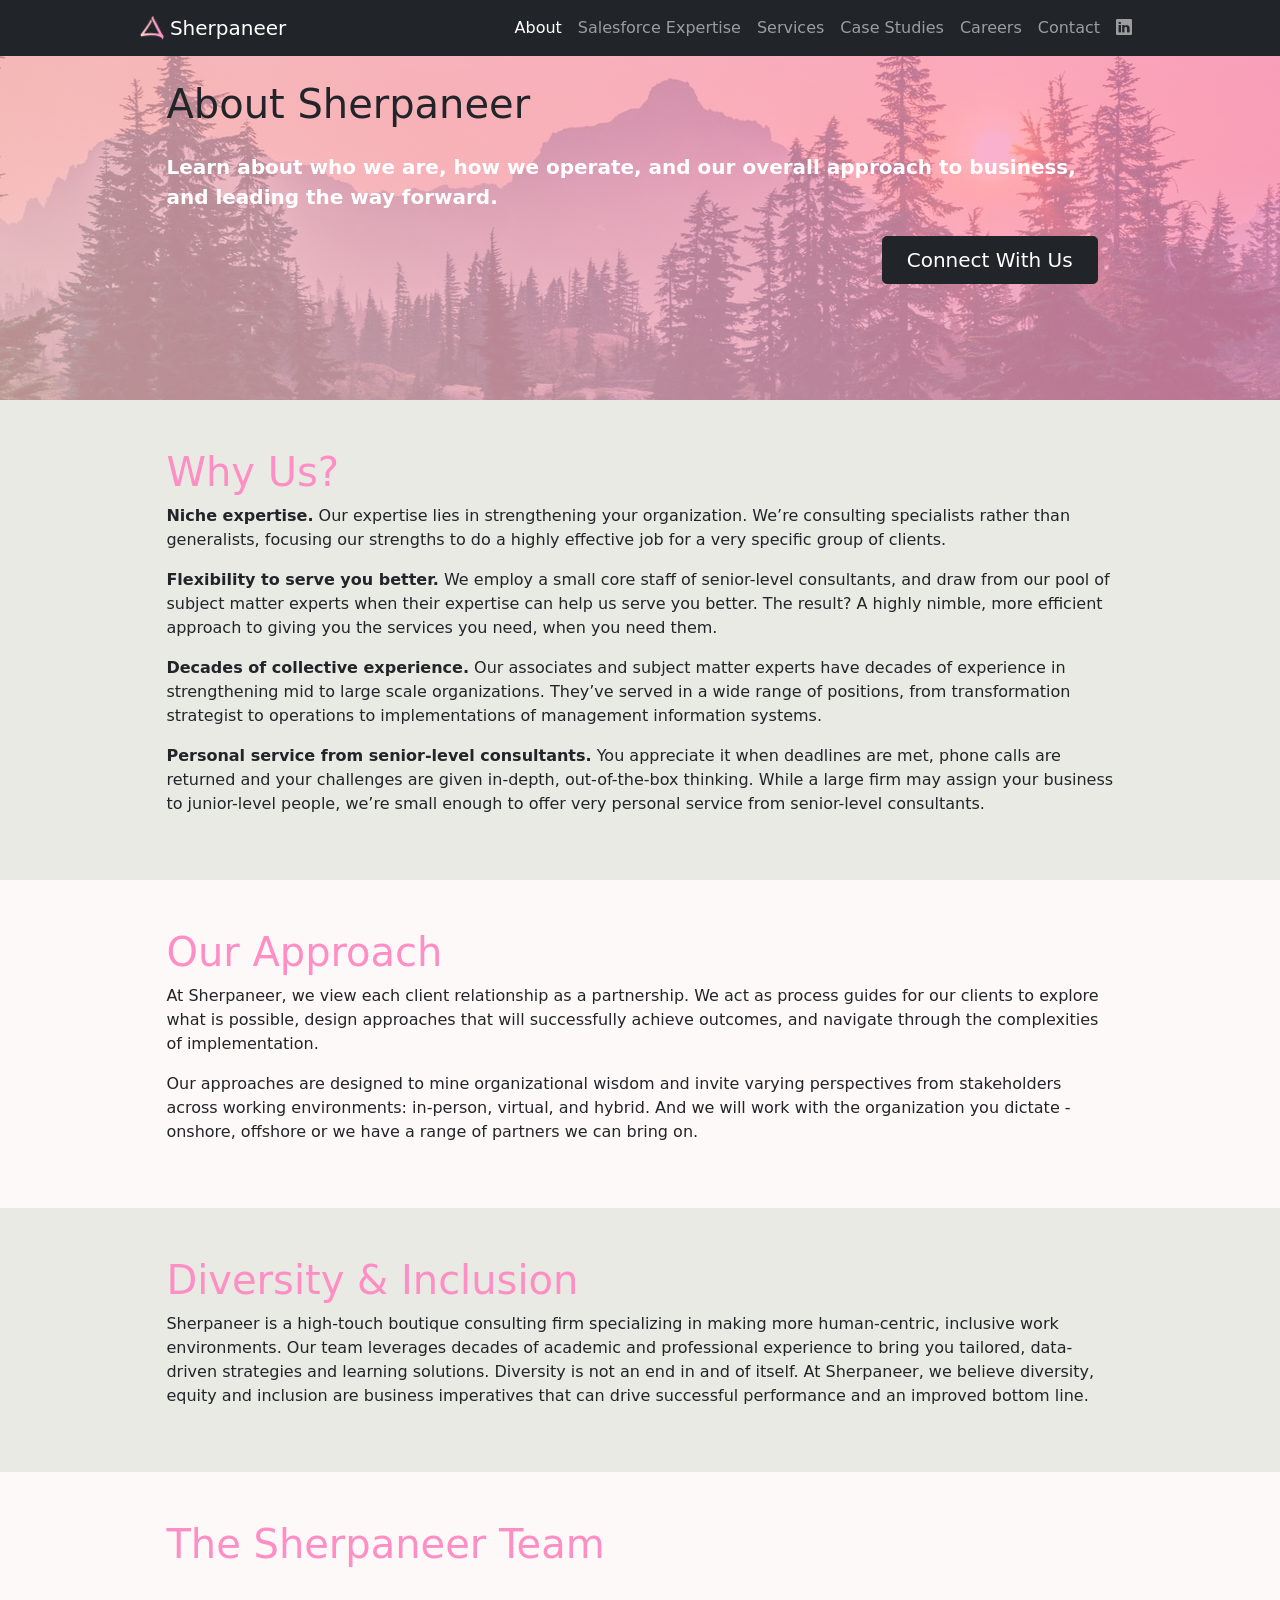
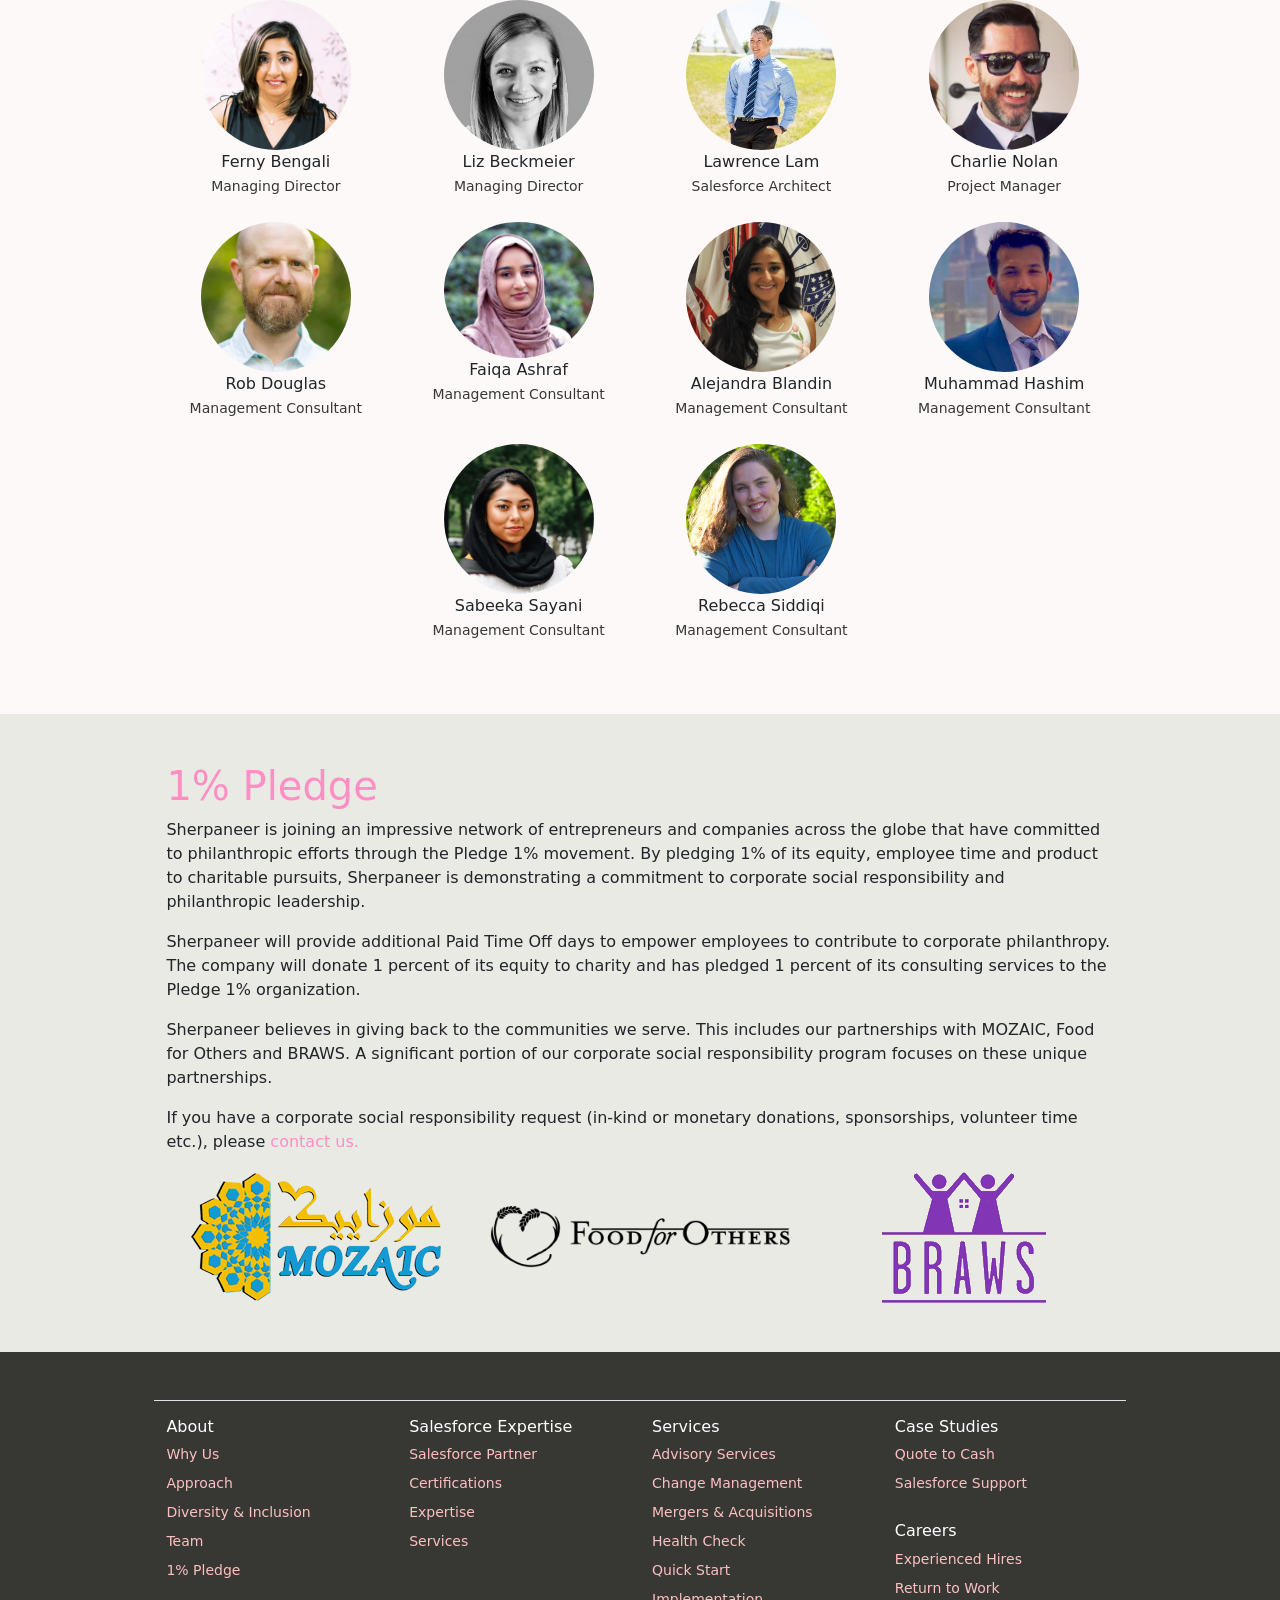
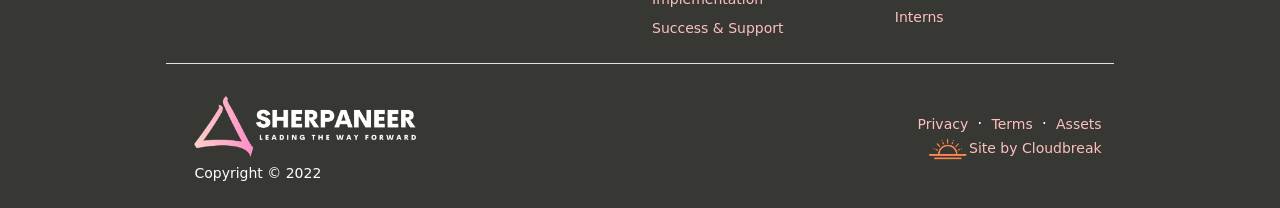
==== commit f4a4ebb6: "updated team pictures" ====
--- a/about.html
+++ b/about.html
@@ -1,7 +1,7 @@
 <!DOCTYPE html>
 <html lang="en">
 
-  <head>
+<head>
     <!-- Required meta tags -->
     <meta charset="utf-8" />
     <meta name="viewport" content="width=device-width, initial-scale=1" />
@@ -13,330 +13,313 @@
     <link href="https://cdn.jsdelivr.net/npm/bootstrap-icons@1.5.0/font/bootstrap-icons.css" rel="stylesheet" />
 
     <title>Sherpaneer | About</title>
-  </head>
-
-  <body>
+</head>
+
+<body>
     <!-- Navigation Bar -->
     <nav class="navbar navbar-expand-lg navbar-dark bg-dark fixed-top">
-      <div class="container sherparow">
-        <a class="navbar-brand" href="index.html"><img src="img/icon_logo.png" alt="" height="24" class="d-inline-block align-text-top" />
-          Sherpaneer</a>
-        <button class="navbar-toggler" type="button" data-bs-toggle="collapse" data-bs-target="#navbarSupportedContent"
-          aria-controls="navbarSupportedContent" aria-expanded="false" aria-label="Toggle navigation">
+        <div class="container sherparow">
+            <a class="navbar-brand" href="index.html"><img src="img/icon_logo.png" alt="" height="24" class="d-inline-block align-text-top" /> Sherpaneer
+            </a>
+            <button class="navbar-toggler" type="button" data-bs-toggle="collapse" data-bs-target="#navbarSupportedContent" aria-controls="navbarSupportedContent" aria-expanded="false" aria-label="Toggle navigation">
           <span class="navbar-toggler-icon"></span>
         </button>
-        <div class="collapse navbar-collapse" id="navbarSupportedContent">
-          <ul class="navbar-nav ms-auto mb-2 mb-lg-0">
-            <li class="nav-item">
-              <a class="nav-link active" href="about.html"> About </a>
-            </li>
-            <li class="nav-item">
-              <a class="nav-link" href="salesforce.html"> Salesforce Expertise </a>
-            </li>
-            <li class="nav-item">
-              <a class="nav-link" href="services.html"> Services </a>
-            </li>
-            <li class="nav-item">
-              <a class="nav-link" href="studies.html"> Case Studies </a>
-            </li>
-            <li class="nav-item">
-              <a class="nav-link" href="careers.html"> Careers </a>
-            </li>
-            <li class="nav-item">
-              <a class="nav-link"
-                href="https://us14.list-manage.com/contact-form?u=d234726d802adbb5e2358ac15&form_id=4d6515905cd5c66957dbde93cd9eaca3" target="_blank">
+            <div class="collapse navbar-collapse" id="navbarSupportedContent">
+                <ul class="navbar-nav ms-auto mb-2 mb-lg-0">
+                    <li class="nav-item">
+                        <a class="nav-link active" href="about.html"> About </a>
+                    </li>
+                    <li class="nav-item">
+                        <a class="nav-link" href="salesforce.html"> Salesforce Expertise </a>
+                    </li>
+                    <li class="nav-item">
+                        <a class="nav-link" href="services.html"> Services </a>
+                    </li>
+                    <li class="nav-item">
+                        <a class="nav-link" href="studies.html"> Case Studies </a>
+                    </li>
+                    <li class="nav-item">
+                        <a class="nav-link" href="careers.html"> Careers </a>
+                    </li>
+                    <li class="nav-item">
+                        <a class="nav-link" href="https://us14.list-manage.com/contact-form?u=d234726d802adbb5e2358ac15&form_id=4d6515905cd5c66957dbde93cd9eaca3" target="_blank">
                 Contact
               </a>
-            </li>
-            <li class="nav-item">
-              <a class="nav-link" href="https://www.linkedin.com/company/sherpaneer/">
-                <i class="bi-linkedin"></i>
-              </a>
-            </li>
-          </ul>
-        </div>
-      </div>
+                    </li>
+                    <li class="nav-item">
+                        <a class="nav-link" href="https://www.linkedin.com/company/sherpaneer/">
+                            <i class="bi-linkedin"></i>
+                        </a>
+                    </li>
+                </ul>
+            </div>
+        </div>
     </nav>
 
     <!-- Header-->
     <header class="py-3 pb-0 mini-header">
-      <div class="sherparow headsect">
-        <div class="my-5 text-xl-start">
-          <h1 class="py-3">About Sherpaneer</h1>
-          <p class="lead mb-4 fw-bold text-white">
-            Learn about who we are, how we operate, and our overall approach to business, and leading the way forward.
-          </p>
-          <div class="d-grid gap-3 d-sm-flex justify-content-end">
-            <a class="btn btn-dark btn-lg px-4 me-sm-3"
-              href="https://us14.list-manage.com/contact-form?u=d234726d802adbb5e2358ac15&form_id=4d6515905cd5c66957dbde93cd9eaca3"
-              target="_blank">Connect With Us</a>
-          </div>
-        </div>
-      </div>
+        <div class="sherparow headsect">
+            <div class="my-5 text-xl-start">
+                <h1 class="py-3">About Sherpaneer</h1>
+                <p class="lead mb-4 fw-bold text-white">
+                    Learn about who we are, how we operate, and our overall approach to business, and leading the way forward.
+                </p>
+                <div class="d-grid gap-3 d-sm-flex justify-content-end">
+                    <a class="btn btn-dark btn-lg px-4 me-sm-3" href="https://us14.list-manage.com/contact-form?u=d234726d802adbb5e2358ac15&form_id=4d6515905cd5c66957dbde93cd9eaca3" target="_blank">Connect With Us</a>
+                </div>
+            </div>
+        </div>
     </header>
 
     <!-- Main Body -->
     <main>
-      <!-- SECTION // WHY US -->
-      <div class="paper-bg p-5">
-        <div class="sherparow">
-          <h1 id="whyus">Why Us?</h1>
-          <p>
-            <span class="fw-bold">Niche expertise.</span> Our expertise lies in strengthening your organization. We’re consulting specialists rather
-            than generalists, focusing our strengths to do a highly effective job for a very specific group of clients.
-          </p>
-          <p>
-            <span class="fw-bold">Flexibility to serve you better.</span> We employ a small core staff of senior-level consultants, and draw from our
-            pool of subject matter experts when their expertise can help us serve you better. The result? A highly nimble, more efficient approach to
-            giving you the services you need, when you need them.
-          </p>
-          <p>
-            <span class="fw-bold">Decades of collective experience.</span> Our associates and subject matter experts have decades of experience in
-            strengthening mid to large scale organizations. They’ve served in a wide range of positions, from transformation strategist to operations
-            to implementations of management information systems.
-          </p>
-          <p>
-            <span class="fw-bold">Personal service from senior-level consultants.</span> You appreciate it when deadlines are met, phone calls are
-            returned and your challenges are given in-depth, out-of-the-box thinking. While a large firm may assign your business to junior-level
-            people, we’re small enough to offer very personal service from senior-level
-            consultants.
-          </p>
-        </div>
-      </div>
-
-      <!-- SECTION // APPROACH -->
-      <div class="peach-bg p-5">
-        <div class="sherparow">
-          <h1 id="approach">Our Approach</h1>
-          <p>
-            At Sherpaneer, we view each client relationship as a partnership. We act as process guides for our clients to explore what is possible,
-            design approaches that will successfully achieve outcomes, and navigate through the complexities of implementation.
-          </p>
-          <p>
-            Our approaches are designed to mine organizational wisdom and invite varying perspectives from stakeholders across working environments:
-            in-person, virtual, and hybrid. And we will work with the organization you dictate - onshore, offshore or we have a range of partners we
-            can bring on.
-          </p>
-        </div>
-      </div>
-
-      <!-- SECTION // INCLUSION -->
-      <div class="paper-bg p-5">
-        <div class="sherparow">
-          <h1 id="inclusion">Diversity &amp; Inclusion</h1>
-          <p>
-            Sherpaneer is a high-touch boutique consulting firm specializing in making more human-centric, inclusive work environments. Our team
-            leverages decades of academic and professional experience to bring you tailored, data-driven strategies and learning solutions. Diversity
-            is not an end in and of itself. At Sherpaneer, we believe diversity, equity and inclusion are business imperatives that can drive
-            successful performance and an improved bottom line.
-          </p>
-        </div>
-      </div>
-
-      <!-- SECTION // TEAM -->
-      <div class="peach-bg p-5">
-        <div class="sherparow">
-          <h1 id="team">The Sherpaneer Team</h1>
-          <div class="row py-4 pb-0 text-center">
-            <div class="col-6 col-md-4 col-lg-3 pb-4">
-              <img src="img/ferny.jpeg" class="teammate" />
-              <br />
-              Ferny Bengali<br /><span class="text-muted small">Managing Director</span>
-            </div>
-            <div class="col-6 col-md-4 col-lg-3 pb-4">
-              <img src="img/liz.jpeg" class="teammate" />
-              <br />
-              Liz Beckmeier<br /><span class="text-muted small">Managing Director</span>
-            </div>
-            <div class="col-6 col-md-4 col-lg-3 pb-4">
-              <img src="img/lawrence.jpeg" class="teammate" />
-              <br />
-              Lawrence Lam<br /><span class="text-muted small">Salesforce Architect</span>
-            </div>
-            <div class="col-6 col-md-4 col-lg-3 pb-4">
-              <img src="img/charlie.jpeg" class="teammate" />
-              <br />
-              Charlie Nolan<br /><span class="text-muted small">Project Manager</span>
-            </div>
-            <div class="col-6 col-md-4 col-lg-3 pb-4">
-              <img src="img/person.jpeg" class="teammate" />
-              <br />
-              Faiqa Ashraf<br /><span class="text-muted small">Salesforce Specialist</span>
-            </div>
-            <div class="col-6 col-md-4 col-lg-3 pb-4">
-              <img src="img/person.jpeg" class="teammate" />
-              <br />
-              Alejandra Blandin<br /><span class="text-muted small">Salesforce Specialist</span>
-            </div>
-            <div class="col-6 col-md-4 col-lg-3 pb-4">
-              <img src="img/person.jpeg" class="teammate" />
-              <br />
-              Muhammad Hashim<br /><span class="text-muted small">Salesforce Specialist</span>
-            </div>
-            <div class="col-6 col-md-4 col-lg-3 pb-4">
-              <img src="img/person.jpeg" class="teammate" />
-              <br />
-              Sabeeka Sayani<br /><span class="text-muted small">Salesforce Specialist</span>
-            </div>
-          </div>
-        </div>
-      </div>
-
-      <!-- SECTION // PLEDGE -->
-      <div class="paper-bg p-5">
-        <div class="sherparow">
-          <h1 id="pledge">1% Pledge</h1>
-          <p>
-            Sherpaneer is joining an impressive network of entrepreneurs and companies across the globe that have committed to philanthropic efforts
-            through the Pledge 1% movement. By pledging 1% of its equity, employee time and product to charitable pursuits, Sherpaneer is
-            demonstrating a commitment to corporate social responsibility and philanthropic leadership.
-          </p>
-          <p>
-            Sherpaneer will provide additional Paid Time Off days to empower employees to contribute to corporate philanthropy. The company will
-            donate 1 percent of its equity to charity and has pledged 1 percent of its consulting services to the Pledge 1% organization.
-          </p>
-          <p>
-            Sherpaneer believes in giving back to the communities we serve. This includes our partnerships with MOZAIC, Food for Others and BRAWS. A
-            significant portion of our corporate social responsibility program focuses on these unique partnerships.
-          </p>
-          <p>
-            If you have a corporate social responsibility request (in-kind or monetary donations, sponsorships, volunteer time etc.), please <a
-              href="mailto: info@sherpaneer.com?subject=Pledge Partner" class="pink">contact us.</a>
-          </p>
-          <div class="row text-center align-items-center">
-            <div class="col col-4">
-              <a href="https://mozaicdmv.org/" target="_blank"><img src="img/mozaic_logo.png" class="pledge" /></a>
-            </div>
-            <div class="col col-4">
-              <a href="https://foodforothers.org/mission/" target="_blank"><img src="img/ffo_logo.png" class="pledge" /></a>
-            </div>
-            <div class="col col-4">
-              <a href="http://www.braws.org/" target="_blank"><img src="img/braws_logo.png" class="pledge" /></a>
-            </div>
-          </div>
-        </div>
-      </div>
-
-      <!-- Site Map -->
-      <div class="dark-bg p-5 pb-4">
-        <div class="sherparow">
-          <div class="row border-top py-3">
-            <div class="col small">
-              <h6>About</h6>
-              <ul class="nav flex-column">
-                <li class="nav-item mb-2">
-                  <a href="about.html#whyus" class="nav-link p-0">Why Us</a>
-                </li>
-                <li class="nav-item mb-2">
-                  <a href="about.html#approach" class="nav-link p-0">Approach</a>
-                </li>
-                <li class="nav-item mb-2">
-                  <a href="about.html#inclusion" class="nav-link p-0">Diversity &amp; Inclusion</a>
-                </li>
-                <li class="nav-item mb-2">
-                  <a href="about.html#team" class="nav-link p-0">Team</a>
-                </li>
-                <li class="nav-item mb-2">
-                  <a href="about.html#pledge" class="nav-link p-0">1% Pledge</a>
-                </li>
-              </ul>
-            </div>
-            <div class="col small">
-              <h6>Salesforce Expertise</h6>
-              <ul class="nav flex-column">
-                <li class="nav-item mb-2">
-                  <a href="salesforce.html#partner" class="nav-link p-0">Salesforce Partner</a>
-                </li>
-                <li class="nav-item mb-2">
-                  <a href="salesforce.html#certs" class="nav-link p-0">Certifications</a>
-                </li>
-                <li class="nav-item mb-2">
-                  <a href="salesforce.html#expertise" class="nav-link p-0">Expertise</a>
-                </li>
-                <li class="nav-item mb-2">
-                  <a href="salesforce.html#services" class="nav-link p-0">Services</a>
-                </li>
-              </ul>
-            </div>
-            <div class="col small">
-              <h6>Services</h6>
-              <ul class="nav flex-column">
-                <li class="nav-item mb-2">
-                  <a href="services.html#advisory" class="nav-link p-0">Advisory Services</a>
-                </li>
-                <li class="nav-item mb-2">
-                  <a href="services.html#cm" class="nav-link p-0">Change Management</a>
-                </li>
-                <li class="nav-item mb-2">
-                  <a href="services.html#manda" class="nav-link p-0">Mergers &amp; Acquisitions</a>
-                </li>
-                <li class="nav-item mb-2">
-                  <a href="services.html#health" class="nav-link p-0">Health Check</a>
-                </li>
-                <li class="nav-item mb-2">
-                  <a href="services.html#quickstart" class="nav-link p-0">Quick Start</a>
-                </li>
-                <li class="nav-item mb-2">
-                  <a href="services.html#implement" class="nav-link p-0">Implementation</a>
-                </li>
-                <li class="nav-item mb-2">
-                  <a href="services.html#support" class="nav-link p-0">Success &amp; Support</a>
-                </li>
-              </ul>
-            </div>
-            <div class="col small">
-              <h6>Case Studies</h6>
-              <ul class="nav flex-column">
-                <li class="nav-item mb-2">
-                  <a href="studies.html#case1" class="nav-link p-0">Quote to Cash</a>
-                </li>
-                <li class="nav-item mb-2">
-                  <a href="studies.html#case2" class="nav-link p-0">Salesforce Support</a>
-                </li>
-              </ul>
-              <h6><br />Careers</h6>
-              <ul class="nav flex-column">
-                <li class="nav-item mb-2">
-                  <a href="careers.html#exp" class="nav-link p-0">Experienced Hires</a>
-                </li>
-                <li class="nav-item mb-2">
-                  <a href="careers.html#return" class="nav-link p-0">Return to Work</a>
-                </li>
-                <li class="nav-item mb-2">
-                  <a href="careers.html#intern" class="nav-link p-0">Interns</a>
-                </li>
-              </ul>
-            </div>
-          </div>
-          <!-- Footer -->
-          <footer>
-            <div class="pt-4 mt-auto border-top">
-              <div class="container">
-                <div class="row align-items-center justify-content-between flex-column flex-sm-row">
-                  <div class="col">
-                    <a href="index.html"><img src="img/full_logo.png" style="height: 75px" /></a>
-                    <div class="small m-0 text-white small text-start px-3">
-                      Copyright &copy; 2022
-                    </div>
-                  </div>
-                  <div class="col-auto text-end">
-                    <a class="small" href="https://www.privacypolicygenerator.info/live.php?token=RsKyrKOShANrPIgjSULRxs92V1nCQbjp"
-                      target="blank">Privacy</a>
-                    <span class="text-white mx-1">&middot;</span>
-                    <a class="small" href="https://www.privacypolicies.com/live/89d5d694-73a8-48ff-85bf-b0eac15c0461" target="blank">Terms</a>
-                    <span class="text-white mx-1">&middot;</span>
-                    <a class="small" href="#">Assets</a>
-                    <br />
-                    <a class="small" href="https://www.cloudbrk.io"><img src="img/cloudbrk_small.png" style="height: 1.5rem" />Site by Cloudbreak</a>
-                  </div>
+        <!-- SECTION // WHY US -->
+        <div class="paper-bg p-5">
+            <div class="sherparow">
+                <h1 id="whyus">Why Us?</h1>
+                <p>
+                    <span class="fw-bold">Niche expertise.</span> Our expertise lies in strengthening your organization. We’re consulting specialists rather than generalists, focusing our strengths to do a highly effective job for a very specific group
+                    of clients.
+                </p>
+                <p>
+                    <span class="fw-bold">Flexibility to serve you better.</span> We employ a small core staff of senior-level consultants, and draw from our pool of subject matter experts when their expertise can help us serve you better. The result?
+                    A highly nimble, more efficient approach to giving you the services you need, when you need them.
+                </p>
+                <p>
+                    <span class="fw-bold">Decades of collective experience.</span> Our associates and subject matter experts have decades of experience in strengthening mid to large scale organizations. They’ve served in a wide range of positions, from
+                    transformation strategist to operations to implementations of management information systems.
+                </p>
+                <p>
+                    <span class="fw-bold">Personal service from senior-level consultants.</span> You appreciate it when deadlines are met, phone calls are returned and your challenges are given in-depth, out-of-the-box thinking. While a large firm may
+                    assign your business to junior-level people, we’re small enough to offer very personal service from senior-level consultants.
+                </p>
+            </div>
+        </div>
+
+        <!-- SECTION // APPROACH -->
+        <div class="peach-bg p-5">
+            <div class="sherparow">
+                <h1 id="approach">Our Approach</h1>
+                <p>
+                    At Sherpaneer, we view each client relationship as a partnership. We act as process guides for our clients to explore what is possible, design approaches that will successfully achieve outcomes, and navigate through the complexities of implementation.
+                </p>
+                <p>
+                    Our approaches are designed to mine organizational wisdom and invite varying perspectives from stakeholders across working environments: in-person, virtual, and hybrid. And we will work with the organization you dictate - onshore, offshore or we have
+                    a range of partners we can bring on.
+                </p>
+            </div>
+        </div>
+
+        <!-- SECTION // INCLUSION -->
+        <div class="paper-bg p-5">
+            <div class="sherparow">
+                <h1 id="inclusion">Diversity &amp; Inclusion</h1>
+                <p>
+                    Sherpaneer is a high-touch boutique consulting firm specializing in making more human-centric, inclusive work environments. Our team leverages decades of academic and professional experience to bring you tailored, data-driven strategies and learning solutions.
+                    Diversity is not an end in and of itself. At Sherpaneer, we believe diversity, equity and inclusion are business imperatives that can drive successful performance and an improved bottom line.
+                </p>
+            </div>
+        </div>
+
+        <!-- SECTION // TEAM -->
+        <div class="peach-bg p-5">
+            <div class="sherparow">
+                <h1 id="team">The Sherpaneer Team</h1>
+                <div class="row py-4 pb-0 justify-content-center text-center">
+                    <div class="col-6 col-md-4 col-lg-3 pb-4">
+                        <img src="img/team-ferny.jpeg" class="teammate" />
+                        <br /> Ferny Bengali<br /><span class="text-muted small">Managing Director</span>
+                    </div>
+                    <div class="col-6 col-md-4 col-lg-3 pb-4">
+                        <img src="img/team-liz.jpeg" class="teammate" />
+                        <br /> Liz Beckmeier<br /><span class="text-muted small">Managing Director</span>
+                    </div>
+                    <div class="col-6 col-md-4 col-lg-3 pb-4">
+                        <img src="img/team-lawrence.jpeg" class="teammate" />
+                        <br /> Lawrence Lam<br /><span class="text-muted small">Salesforce Architect</span>
+                    </div>
+                    <div class="col-6 col-md-4 col-lg-3 pb-4">
+                        <img src="img/team-charlie.jpeg" class="teammate" />
+                        <br /> Charlie Nolan<br /><span class="text-muted small">Project Manager</span>
+                    </div>
+                    <div class="col-6 col-md-4 col-lg-3 pb-4">
+                        <img src="img/team-rob.jpeg" class="teammate" />
+                        <br /> Rob Douglas<br /><span class="text-muted small">Management Consultant</span>
+                    </div>
+                    <div class="col-6 col-md-4 col-lg-3 pb-4">
+                        <img src="img/team-faiqa.jpeg" class="teammate" />
+                        <br /> Faiqa Ashraf<br /><span class="text-muted small">Management Consultant</span>
+                    </div>
+                    <div class="col-6 col-md-4 col-lg-3 pb-4">
+                        <img src="img/team-alejandra.jpeg" class="teammate" />
+                        <br /> Alejandra Blandin<br /><span class="text-muted small">Management Consultant</span>
+                    </div>
+                    <div class="col-6 col-md-4 col-lg-3 pb-4">
+                        <img src="img/team-hashim.jpeg" class="teammate" />
+                        <br /> Muhammad Hashim<br /><span class="text-muted small">Management Consultant</span>
+                    </div>
+                    <div class="col-6 col-md-4 col-lg-3 pb-4">
+                        <img src="img/team-sabeeka.jpeg" class="teammate" />
+                        <br /> Sabeeka Sayani<br /><span class="text-muted small">Management Consultant</span>
+                    </div>
+                    <div class="col-6 col-md-4 col-lg-3 pb-4">
+                        <img src="img/team-rebecca.jpeg" class="teammate" />
+                        <br /> Rebecca Siddiqi<br /><span class="text-muted small">Management Consultant</span>
+                    </div>
                 </div>
-              </div>
-            </div>
-          </footer>
-        </div>
-      </div>
+            </div>
+        </div>
+
+        <!-- SECTION // PLEDGE -->
+        <div class="paper-bg p-5">
+            <div class="sherparow">
+                <h1 id="pledge">1% Pledge</h1>
+                <p>
+                    Sherpaneer is joining an impressive network of entrepreneurs and companies across the globe that have committed to philanthropic efforts through the Pledge 1% movement. By pledging 1% of its equity, employee time and product to charitable pursuits, Sherpaneer
+                    is demonstrating a commitment to corporate social responsibility and philanthropic leadership.
+                </p>
+                <p>
+                    Sherpaneer will provide additional Paid Time Off days to empower employees to contribute to corporate philanthropy. The company will donate 1 percent of its equity to charity and has pledged 1 percent of its consulting services to the Pledge 1% organization.
+                </p>
+                <p>
+                    Sherpaneer believes in giving back to the communities we serve. This includes our partnerships with MOZAIC, Food for Others and BRAWS. A significant portion of our corporate social responsibility program focuses on these unique partnerships.
+                </p>
+                <p>
+                    If you have a corporate social responsibility request (in-kind or monetary donations, sponsorships, volunteer time etc.), please <a href="mailto: info@sherpaneer.com?subject=Pledge Partner" class="pink">contact us.</a>
+                </p>
+                <div class="row text-center align-items-center">
+                    <div class="col col-4">
+                        <a href="https://mozaicdmv.org/" target="_blank"><img src="img/mozaic_logo.png" class="pledge" /></a>
+                    </div>
+                    <div class="col col-4">
+                        <a href="https://foodforothers.org/mission/" target="_blank"><img src="img/ffo_logo.png" class="pledge" /></a>
+                    </div>
+                    <div class="col col-4">
+                        <a href="http://www.braws.org/" target="_blank"><img src="img/braws_logo.png" class="pledge" /></a>
+                    </div>
+                </div>
+            </div>
+        </div>
+
+        <!-- Site Map -->
+        <div class="dark-bg p-5 pb-4">
+            <div class="sherparow">
+                <div class="row border-top py-3">
+                    <div class="col small">
+                        <h6>About</h6>
+                        <ul class="nav flex-column">
+                            <li class="nav-item mb-2">
+                                <a href="about.html#whyus" class="nav-link p-0">Why Us</a>
+                            </li>
+                            <li class="nav-item mb-2">
+                                <a href="about.html#approach" class="nav-link p-0">Approach</a>
+                            </li>
+                            <li class="nav-item mb-2">
+                                <a href="about.html#inclusion" class="nav-link p-0">Diversity &amp; Inclusion</a>
+                            </li>
+                            <li class="nav-item mb-2">
+                                <a href="about.html#team" class="nav-link p-0">Team</a>
+                            </li>
+                            <li class="nav-item mb-2">
+                                <a href="about.html#pledge" class="nav-link p-0">1% Pledge</a>
+                            </li>
+                        </ul>
+                    </div>
+                    <div class="col small">
+                        <h6>Salesforce Expertise</h6>
+                        <ul class="nav flex-column">
+                            <li class="nav-item mb-2">
+                                <a href="salesforce.html#partner" class="nav-link p-0">Salesforce Partner</a>
+                            </li>
+                            <li class="nav-item mb-2">
+                                <a href="salesforce.html#certs" class="nav-link p-0">Certifications</a>
+                            </li>
+                            <li class="nav-item mb-2">
+                                <a href="salesforce.html#expertise" class="nav-link p-0">Expertise</a>
+                            </li>
+                            <li class="nav-item mb-2">
+                                <a href="salesforce.html#services" class="nav-link p-0">Services</a>
+                            </li>
+                        </ul>
+                    </div>
+                    <div class="col small">
+                        <h6>Services</h6>
+                        <ul class="nav flex-column">
+                            <li class="nav-item mb-2">
+                                <a href="services.html#advisory" class="nav-link p-0">Advisory Services</a>
+                            </li>
+                            <li class="nav-item mb-2">
+                                <a href="services.html#cm" class="nav-link p-0">Change Management</a>
+                            </li>
+                            <li class="nav-item mb-2">
+                                <a href="services.html#manda" class="nav-link p-0">Mergers &amp; Acquisitions</a>
+                            </li>
+                            <li class="nav-item mb-2">
+                                <a href="services.html#health" class="nav-link p-0">Health Check</a>
+                            </li>
+                            <li class="nav-item mb-2">
+                                <a href="services.html#quickstart" class="nav-link p-0">Quick Start</a>
+                            </li>
+                            <li class="nav-item mb-2">
+                                <a href="services.html#implement" class="nav-link p-0">Implementation</a>
+                            </li>
+                            <li class="nav-item mb-2">
+                                <a href="services.html#support" class="nav-link p-0">Success &amp; Support</a>
+                            </li>
+                        </ul>
+                    </div>
+                    <div class="col small">
+                        <h6>Case Studies</h6>
+                        <ul class="nav flex-column">
+                            <li class="nav-item mb-2">
+                                <a href="studies.html#case1" class="nav-link p-0">Quote to Cash</a>
+                            </li>
+                            <li class="nav-item mb-2">
+                                <a href="studies.html#case2" class="nav-link p-0">Salesforce Support</a>
+                            </li>
+                        </ul>
+                        <h6><br />Careers</h6>
+                        <ul class="nav flex-column">
+                            <li class="nav-item mb-2">
+                                <a href="careers.html#exp" class="nav-link p-0">Experienced Hires</a>
+                            </li>
+                            <li class="nav-item mb-2">
+                                <a href="careers.html#return" class="nav-link p-0">Return to Work</a>
+                            </li>
+                            <li class="nav-item mb-2">
+                                <a href="careers.html#intern" class="nav-link p-0">Interns</a>
+                            </li>
+                        </ul>
+                    </div>
+                </div>
+                <!-- Footer -->
+                <footer>
+                    <div class="pt-4 mt-auto border-top">
+                        <div class="container">
+                            <div class="row align-items-center justify-content-between flex-column flex-sm-row">
+                                <div class="col">
+                                    <a href="index.html"><img src="img/full_logo.png" style="height: 75px" /></a>
+                                    <div class="small m-0 text-white small text-start px-3">
+                                        Copyright &copy; 2022
+                                    </div>
+                                </div>
+                                <div class="col-auto text-end">
+                                    <a class="small" href="https://www.privacypolicygenerator.info/live.php?token=EvFGcDycAYOTXIfF3PYM4jE8K0Vm0UhL" target="blank">Privacy</a>
+                                    <span class="text-white mx-1">&middot;</span>
+                                    <a class="small" href="https://www.privacypolicies.com/live/56dd2d23-2df3-41c7-bad6-c53632ff351d" target="blank">Terms</a>
+                                    <span class="text-white mx-1">&middot;</span>
+                                    <a class="small" href="#">Assets</a>
+                                    <br />
+                                    <a class="small" href="https://www.cloudbrk.io"><img src="img/cloudbrk_small.png" style="height: 1.5rem" />Site by Cloudbreak</a>
+                                </div>
+                            </div>
+                        </div>
+                    </div>
+                </footer>
+            </div>
+        </div>
     </main>
     <script src="js/bootstrap.bundle.min.js"></script>
-  </body>
+</body>
 
 </html>
--- a/css/style.css
+++ b/css/style.css
@@ -1,3 +1,7 @@
+html {
+    scroll-padding-top: 60px;
+}
+
 body {
     background-color: transparent;
 }
@@ -68,6 +72,8 @@
     width: 100%;
     max-width: 150px;
     border-radius: 50%;
+    object-fit: cover;
+    object-position: center;
 }
 
 .cert {
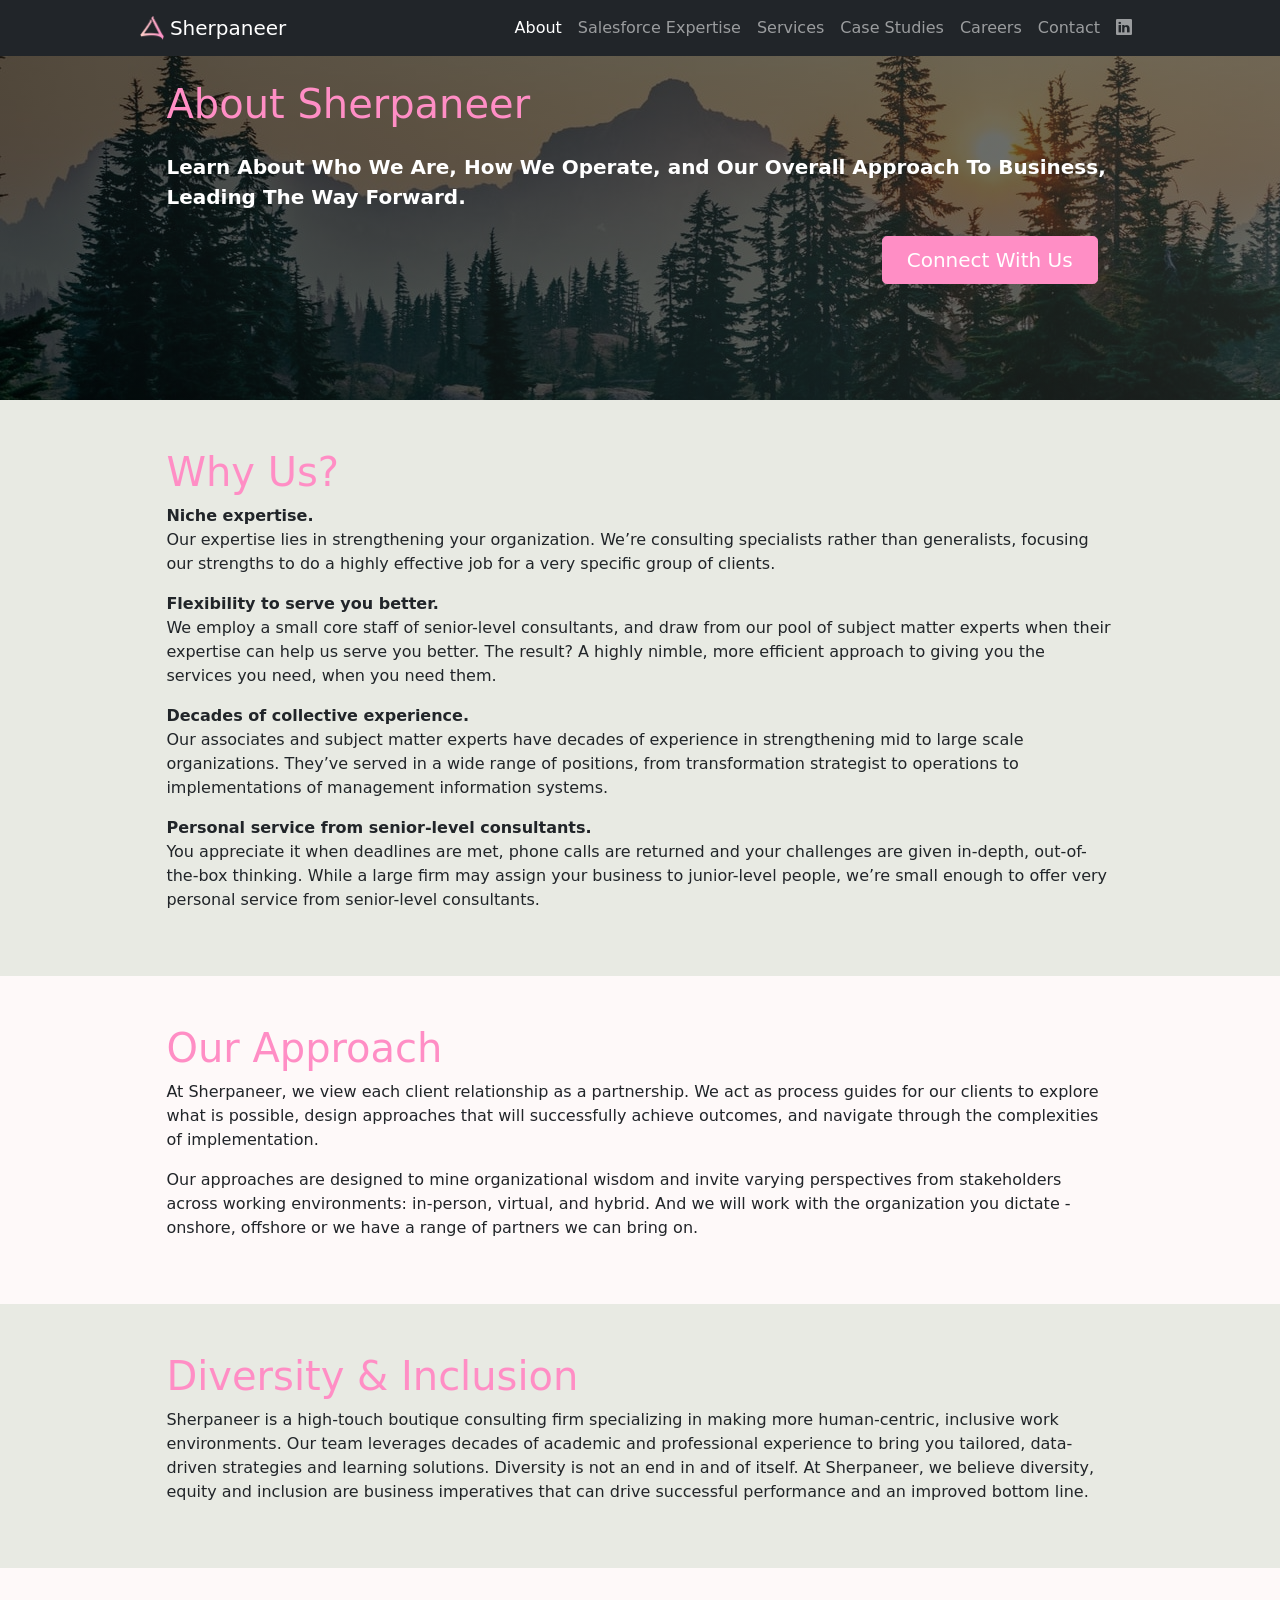
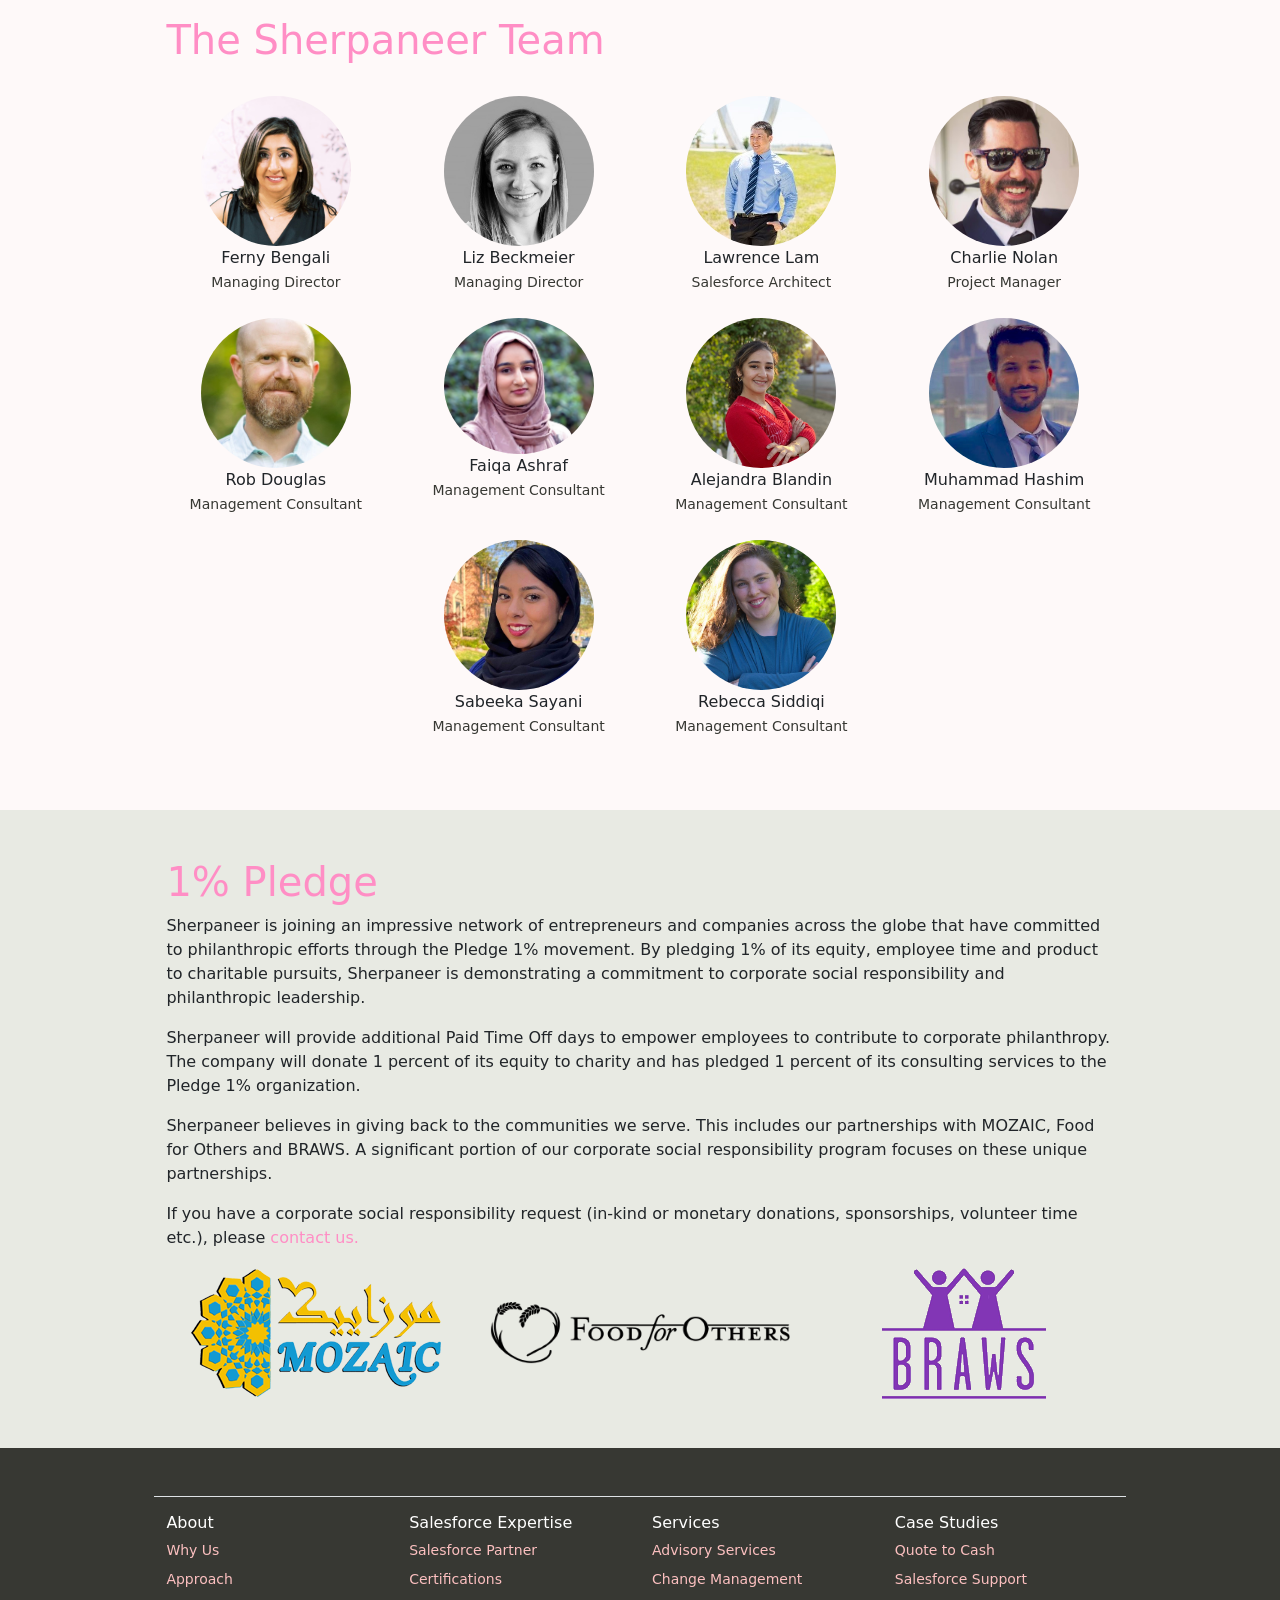
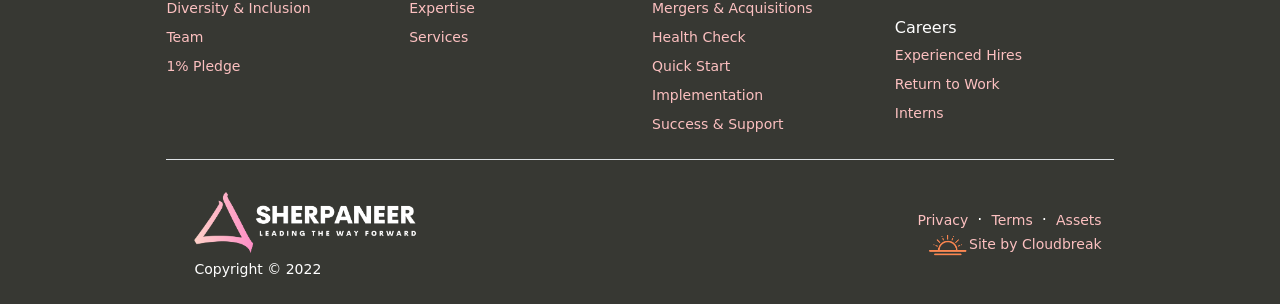
==== commit 1f0adbe0: "Comment incorporation." ====
--- a/about.html
+++ b/about.html
@@ -47,7 +47,7 @@
               </a>
                     </li>
                     <li class="nav-item">
-                        <a class="nav-link" href="https://www.linkedin.com/company/sherpaneer/">
+                        <a class="nav-link" href="https://www.linkedin.com/company/sherpaneer/" target="_blank">
                             <i class="bi-linkedin"></i>
                         </a>
                     </li>
@@ -57,15 +57,18 @@
     </nav>
 
     <!-- Header-->
-    <header class="py-3 pb-0 mini-header">
+    <header class="py-3 pb-0 mini-header about-header">
         <div class="sherparow headsect">
             <div class="my-5 text-xl-start">
-                <h1 class="py-3">About Sherpaneer</h1>
-                <p class="lead mb-4 fw-bold text-white">
-                    Learn about who we are, how we operate, and our overall approach to business, and leading the way forward.
+                <h1 class="py-3 pink">About Sherpaneer</h1>
+                <p class="lead mb-4 fw-bold text-white d-none d-sm-flex">
+                    Learn About Who We Are, How We Operate, and Our Overall Approach To Business, Leading The Way Forward.
+                </p>
+                <p class="small mb-4 fw-bold text-white d-sm-none">
+                    Learn About Who We Are, How We Operate, and Our Overall Approach To Business, Leading The Way Forward.
                 </p>
                 <div class="d-grid gap-3 d-sm-flex justify-content-end">
-                    <a class="btn btn-dark btn-lg px-4 me-sm-3" href="https://us14.list-manage.com/contact-form?u=d234726d802adbb5e2358ac15&form_id=4d6515905cd5c66957dbde93cd9eaca3" target="_blank">Connect With Us</a>
+                    <a class="btn btn-secondary btn-lg px-4 me-sm-3" href="https://us14.list-manage.com/contact-form?u=d234726d802adbb5e2358ac15&form_id=4d6515905cd5c66957dbde93cd9eaca3" target="_blank">Connect With Us</a>
                 </div>
             </div>
         </div>
@@ -78,20 +81,20 @@
             <div class="sherparow">
                 <h1 id="whyus">Why Us?</h1>
                 <p>
-                    <span class="fw-bold">Niche expertise.</span> Our expertise lies in strengthening your organization. We’re consulting specialists rather than generalists, focusing our strengths to do a highly effective job for a very specific group
-                    of clients.
-                </p>
-                <p>
-                    <span class="fw-bold">Flexibility to serve you better.</span> We employ a small core staff of senior-level consultants, and draw from our pool of subject matter experts when their expertise can help us serve you better. The result?
-                    A highly nimble, more efficient approach to giving you the services you need, when you need them.
-                </p>
-                <p>
-                    <span class="fw-bold">Decades of collective experience.</span> Our associates and subject matter experts have decades of experience in strengthening mid to large scale organizations. They’ve served in a wide range of positions, from
-                    transformation strategist to operations to implementations of management information systems.
-                </p>
-                <p>
-                    <span class="fw-bold">Personal service from senior-level consultants.</span> You appreciate it when deadlines are met, phone calls are returned and your challenges are given in-depth, out-of-the-box thinking. While a large firm may
-                    assign your business to junior-level people, we’re small enough to offer very personal service from senior-level consultants.
+                    <span class="fw-bold">Niche expertise.</span> <span class="d-none d-md-flex">Our expertise lies in strengthening your organization. We’re consulting specialists rather than generalists, focusing our strengths to do a highly effective job for a very specific group
+                    of clients.</span>
+                </p>
+                <p>
+                    <span class="fw-bold">Flexibility to serve you better.</span> <span class="d-none d-md-flex">We employ a small core staff of senior-level consultants, and draw from our pool of subject matter experts when their expertise can help us serve you better. The result?
+                    A highly nimble, more efficient approach to giving you the services you need, when you need them.</span>
+                </p>
+                <p>
+                    <span class="fw-bold">Decades of collective experience.</span> <span class="d-none d-md-flex">Our associates and subject matter experts have decades of experience in strengthening mid to large scale organizations. They’ve served in a wide range of positions, from
+                    transformation strategist to operations to implementations of management information systems.</span>
+                </p>
+                <p>
+                    <span class="fw-bold">Personal service from senior-level consultants.</span> <span class="d-none d-md-flex">You appreciate it when deadlines are met, phone calls are returned and your challenges are given in-depth, out-of-the-box thinking. While a large firm may
+                    assign your business to junior-level people, we’re small enough to offer very personal service from senior-level consultants.</span>
                 </p>
             </div>
         </div>
@@ -174,16 +177,23 @@
         <div class="paper-bg p-5">
             <div class="sherparow">
                 <h1 id="pledge">1% Pledge</h1>
-                <p>
+                <!-- Shows on Mobile Device Only -->
+                <p class="d-md-none">
+                    Sherpaneer is pledging 1% of its equity, employee time and product to charitable pursuits, Sherpaneer is demonstrating a commitment to corporate social responsibility and philanthropic leadership. Sherpaneer believes in giving back to the communities
+                    we serve. This includes our partnerships with MOZAIC, Food for Others and BRAWS.
+                </p>
+                <!-- Shows on Non-Mobile Devices -->
+                <p class="d-none d-md-flex">
                     Sherpaneer is joining an impressive network of entrepreneurs and companies across the globe that have committed to philanthropic efforts through the Pledge 1% movement. By pledging 1% of its equity, employee time and product to charitable pursuits, Sherpaneer
                     is demonstrating a commitment to corporate social responsibility and philanthropic leadership.
                 </p>
-                <p>
+                <p class="d-none d-md-flex">
                     Sherpaneer will provide additional Paid Time Off days to empower employees to contribute to corporate philanthropy. The company will donate 1 percent of its equity to charity and has pledged 1 percent of its consulting services to the Pledge 1% organization.
                 </p>
-                <p>
+                <p class="d-none d-md-flex">
                     Sherpaneer believes in giving back to the communities we serve. This includes our partnerships with MOZAIC, Food for Others and BRAWS. A significant portion of our corporate social responsibility program focuses on these unique partnerships.
                 </p>
+                <!-- Shows on all screen sizes -->
                 <p>
                     If you have a corporate social responsibility request (in-kind or monetary donations, sponsorships, volunteer time etc.), please <a href="mailto: info@sherpaneer.com?subject=Pledge Partner" class="pink">contact us.</a>
                 </p>
@@ -204,7 +214,7 @@
         <!-- Site Map -->
         <div class="dark-bg p-5 pb-4">
             <div class="sherparow">
-                <div class="row border-top py-3">
+                <div class="row border-top py-3 d-none d-md-flex">
                     <div class="col small">
                         <h6>About</h6>
                         <ul class="nav flex-column">
--- a/css/style.css
+++ b/css/style.css
@@ -4,6 +4,21 @@
 
 body {
     background-color: transparent;
+}
+
+.nav-special {
+    background-color: rgba(255, 255, 255, .55);
+    /* background-color: #ff8ec5; */
+    /* color: #000000; */
+    border-radius: 1rem;
+}
+
+.nav-link-special {
+    display: block;
+    padding: .5rem 1rem;
+    color: #000;
+    text-decoration: none;
+    transition: color .15s ease-in-out, background-color .15s ease-in-out, border-color .15s ease-in-out
 }
 
 .bg-header {
@@ -13,22 +28,37 @@
     background-repeat: no-repeat;
     background-size: cover;
     background-position: 50%;
+    padding-right: 3rem;
+    padding-left: 3rem;
 }
 
 .mini-header {
-    background: linear-gradient(45deg, #fcc0c0bb, #ff8ec5bb), url(../img/forest.jpg) no-repeat top center;
+    /* Default if picture doesn't load */
+    background: linear-gradient(45deg, #000000cc, #373833aa);
     max-height: 400px;
     width: 100%;
     padding-left: 3rem;
     padding-right: 3rem;
 }
 
-.hire-header {
-    background: linear-gradient(90deg, #000000aa, #373833aa), url(../img/team_sunset.png) no-repeat center center;
-    max-height: 400px;
-    width: 100%;
-    padding-left: 3rem;
-    padding-right: 3rem;
+.career-header {
+    background: linear-gradient(45deg, #000000aa, #373833aa), url(../img/head_sunset.png) no-repeat center center;
+}
+
+.study-header {
+    background: linear-gradient(45deg, #000000aa, #373833aa), url(../img/head_study.jpg) no-repeat center center;
+}
+
+.services-header {
+    background: linear-gradient(45deg, #000000aa, #373833aa), url(../img/head_svc.jpg) no-repeat center center;
+}
+
+.experience-header {
+    background: linear-gradient(45deg, #000000aa, #373833aa), url(../img/head_exp.jpg) no-repeat center center;
+}
+
+.about-header {
+    background: linear-gradient(45deg, #000000aa, #373833aa), url(../img/head_about.jpg) no-repeat top center;
 }
 
 .sherparow {
@@ -43,6 +73,12 @@
     .sherparow {
         width: 100%;
     }
+}
+
+.hdr-btn {
+    position: absolute;
+    bottom: 0;
+    right: 0;
 }
 
 .casestudy {
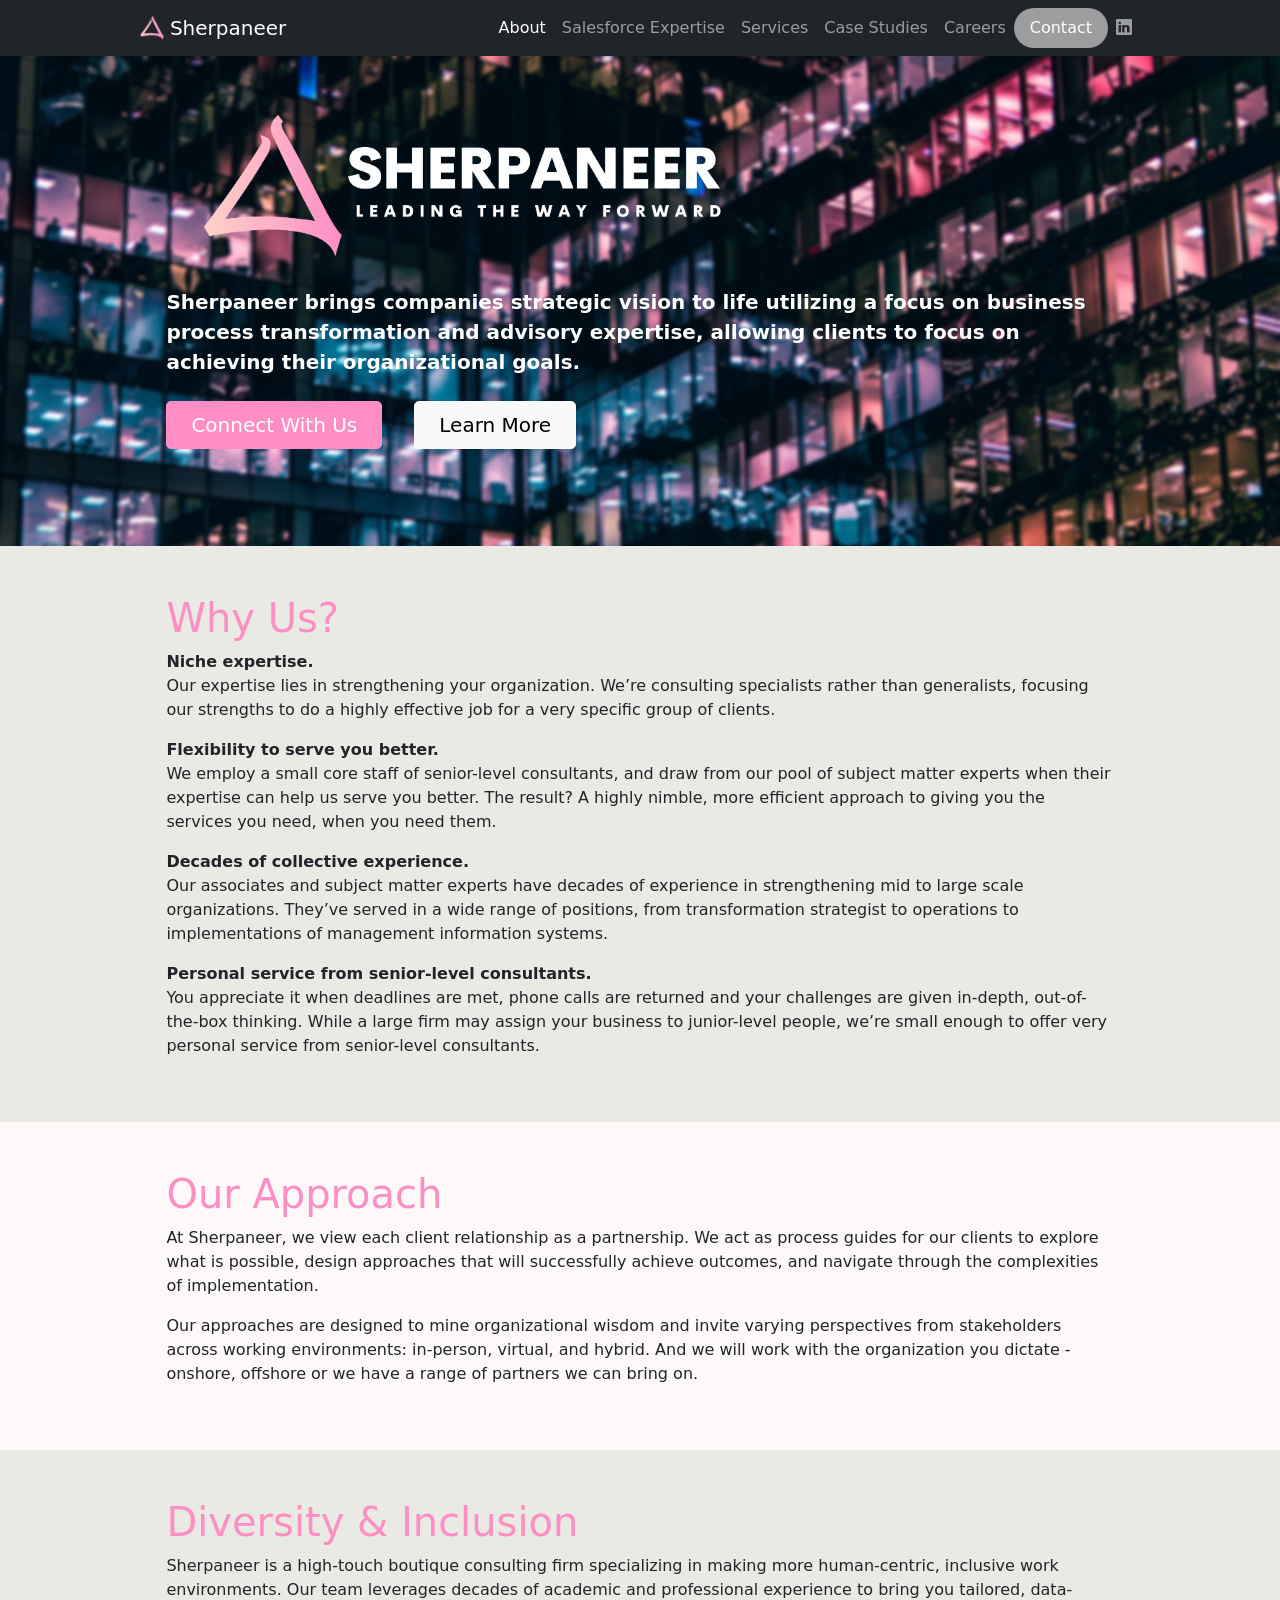
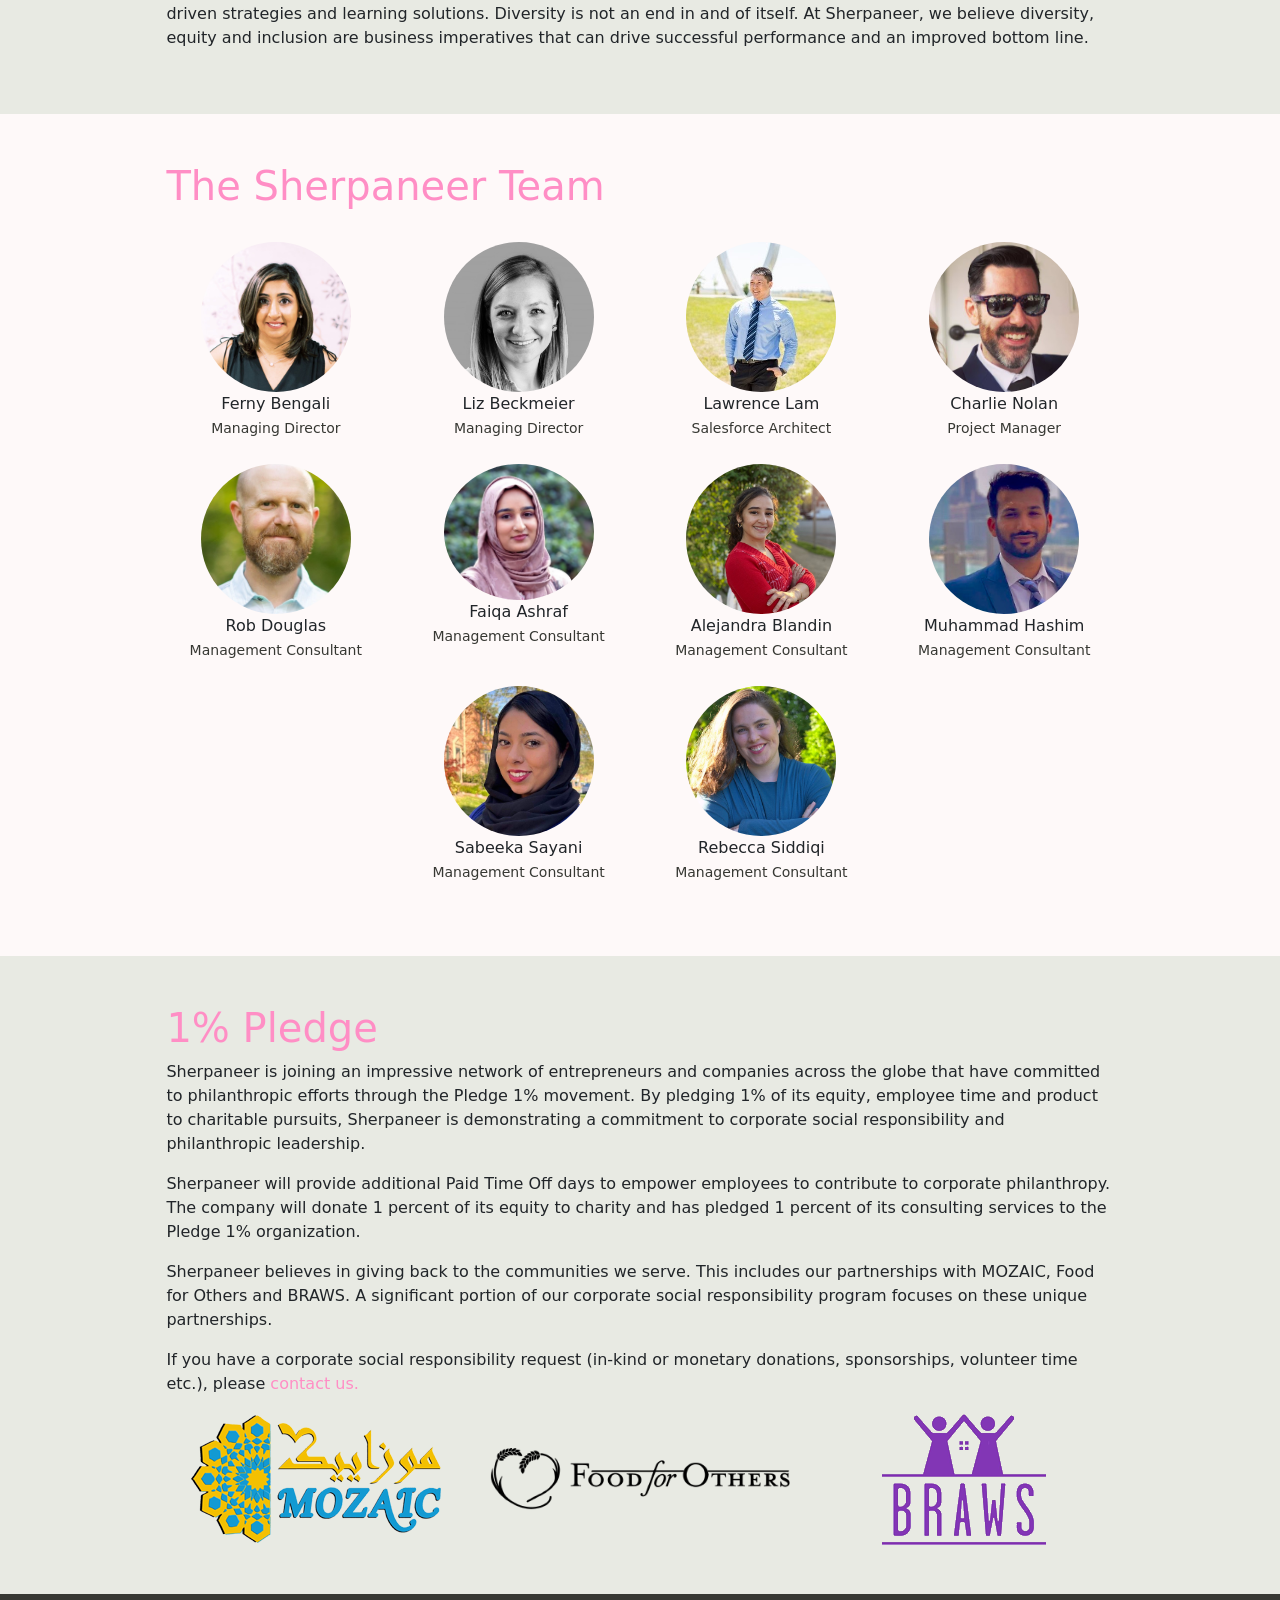
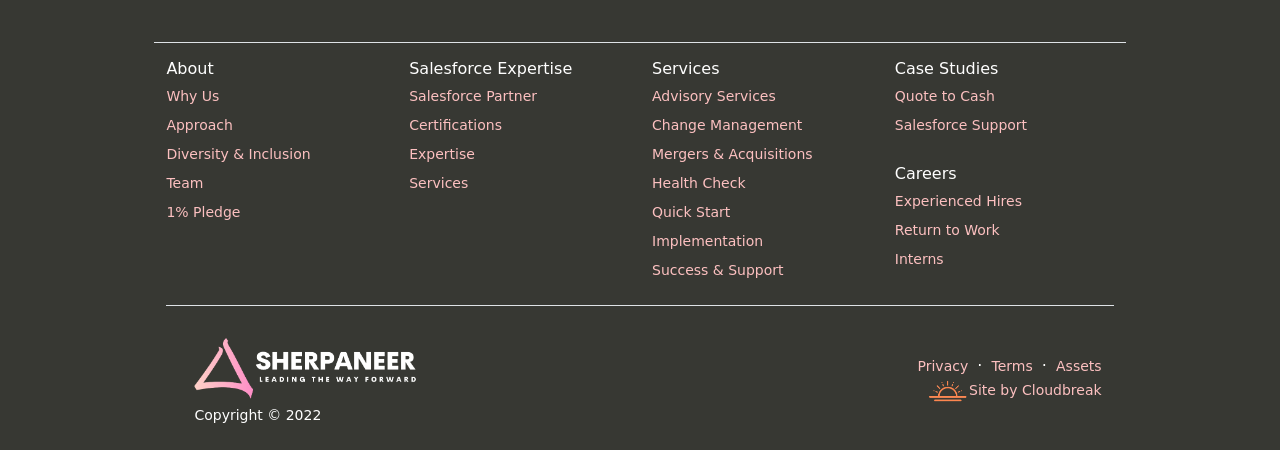
==== commit a82e7da5: "Comment incorporation." ====
--- a/about.html
+++ b/about.html
@@ -12,7 +12,7 @@
 
     <link href="https://cdn.jsdelivr.net/npm/bootstrap-icons@1.5.0/font/bootstrap-icons.css" rel="stylesheet" />
 
-    <title>Sherpaneer | About</title>
+    <title>Sherpaneer</title>
 </head>
 
 <body>
@@ -27,7 +27,7 @@
             <div class="collapse navbar-collapse" id="navbarSupportedContent">
                 <ul class="navbar-nav ms-auto mb-2 mb-lg-0">
                     <li class="nav-item">
-                        <a class="nav-link active" href="about.html"> About </a>
+                        <a class="nav-link active" href="index.html"> About </a>
                     </li>
                     <li class="nav-item">
                         <a class="nav-link" href="salesforce.html"> Salesforce Expertise </a>
@@ -41,12 +41,12 @@
                     <li class="nav-item">
                         <a class="nav-link" href="careers.html"> Careers </a>
                     </li>
-                    <li class="nav-item">
-                        <a class="nav-link" href="https://us14.list-manage.com/contact-form?u=d234726d802adbb5e2358ac15&form_id=4d6515905cd5c66957dbde93cd9eaca3" target="_blank">
-                Contact
-              </a>
-                    </li>
-                    <li class="nav-item">
+                    <li class="nav-item nav-special">
+                        <a class="nav-link-special" href="https://us14.list-manage.com/contact-form?u=d234726d802adbb5e2358ac15&form_id=4d6515905cd5c66957dbde93cd9eaca3" target="_blank">
+                                Contact
+                            </a>
+                    </li>
+                    <li class="nav-item d-none d-lg-flex">
                         <a class="nav-link" href="https://www.linkedin.com/company/sherpaneer/" target="_blank">
                             <i class="bi-linkedin"></i>
                         </a>
@@ -57,7 +57,8 @@
     </nav>
 
     <!-- Header-->
-    <header class="py-3 pb-0 mini-header about-header">
+    <!-- THIS SECTION IS REMOVED BASED ON THE CHANGE FROM ABOUT TO INDEX -->
+    <!-- <header class="py-3 pb-0 mini-header about-header">
         <div class="sherparow headsect">
             <div class="my-5 text-xl-start">
                 <h1 class="py-3 pink">About Sherpaneer</h1>
@@ -72,6 +73,24 @@
                 </div>
             </div>
         </div>
+    </header> -->
+
+    <!-- HEADER -->
+    <header class="py-5 pb-0 bg-header">
+        <div class="sherparow headsect">
+            <div class="my-5 text-xl-start">
+                <p>
+                    <img src="img/full_logo.png" style="width: 60%; max-height: 200px" />
+                </p>
+                <p class="lead fw-bold mb-4 text-white">
+                    Sherpaneer brings companies strategic vision to life utilizing a focus on business process transformation and advisory expertise, allowing clients to focus on achieving their organizational goals.
+                </p>
+                <div class="d-grid gap-3 d-sm-flex justify-content-xl-start">
+                    <a class="btn btn-secondary btn-lg px-4 me-sm-3" href="https://us14.list-manage.com/contact-form?u=d234726d802adbb5e2358ac15&form_id=4d6515905cd5c66957dbde93cd9eaca3" target="_blank">Connect With Us</a>
+                    <a class="btn btn-light btn-lg px-4" href="index.html">Learn More</a>
+                </div>
+            </div>
+        </div>
     </header>
 
     <!-- Main Body -->
@@ -214,24 +233,24 @@
         <!-- Site Map -->
         <div class="dark-bg p-5 pb-4">
             <div class="sherparow">
-                <div class="row border-top py-3 d-none d-md-flex">
+                <div class="row border-top py-3">
                     <div class="col small">
                         <h6>About</h6>
                         <ul class="nav flex-column">
                             <li class="nav-item mb-2">
-                                <a href="about.html#whyus" class="nav-link p-0">Why Us</a>
-                            </li>
-                            <li class="nav-item mb-2">
-                                <a href="about.html#approach" class="nav-link p-0">Approach</a>
-                            </li>
-                            <li class="nav-item mb-2">
-                                <a href="about.html#inclusion" class="nav-link p-0">Diversity &amp; Inclusion</a>
-                            </li>
-                            <li class="nav-item mb-2">
-                                <a href="about.html#team" class="nav-link p-0">Team</a>
-                            </li>
-                            <li class="nav-item mb-2">
-                                <a href="about.html#pledge" class="nav-link p-0">1% Pledge</a>
+                                <a href="index.html#whyus" class="nav-link p-0">Why Us</a>
+                            </li>
+                            <li class="nav-item mb-2">
+                                <a href="index.html#approach" class="nav-link p-0">Approach</a>
+                            </li>
+                            <li class="nav-item mb-2">
+                                <a href="index.html#inclusion" class="nav-link p-0">Diversity &amp; Inclusion</a>
+                            </li>
+                            <li class="nav-item mb-2">
+                                <a href="index.html#team" class="nav-link p-0">Team</a>
+                            </li>
+                            <li class="nav-item mb-2">
+                                <a href="index.html#pledge" class="nav-link p-0">1% Pledge</a>
                             </li>
                         </ul>
                     </div>
--- a/css/style.css
+++ b/css/style.css
@@ -8,15 +8,13 @@
 
 .nav-special {
     background-color: rgba(255, 255, 255, .55);
-    /* background-color: #ff8ec5; */
-    /* color: #000000; */
-    border-radius: 1rem;
+    border-radius: 2rem;
 }
 
 .nav-link-special {
     display: block;
     padding: .5rem 1rem;
-    color: #000;
+    color: #fff;
     text-decoration: none;
     transition: color .15s ease-in-out, background-color .15s ease-in-out, border-color .15s ease-in-out
 }
@@ -43,22 +41,27 @@
 
 .career-header {
     background: linear-gradient(45deg, #000000aa, #373833aa), url(../img/head_sunset.png) no-repeat center center;
+    background-size: cover;
 }
 
 .study-header {
     background: linear-gradient(45deg, #000000aa, #373833aa), url(../img/head_study.jpg) no-repeat center center;
+    background-size: cover;
 }
 
 .services-header {
     background: linear-gradient(45deg, #000000aa, #373833aa), url(../img/head_svc.jpg) no-repeat center center;
+    background-size: cover;
 }
 
 .experience-header {
     background: linear-gradient(45deg, #000000aa, #373833aa), url(../img/head_exp.jpg) no-repeat center center;
+    background-size: cover;
 }
 
 .about-header {
     background: linear-gradient(45deg, #000000aa, #373833aa), url(../img/head_about.jpg) no-repeat top center;
+    background-size: cover;
 }
 
 .sherparow {
